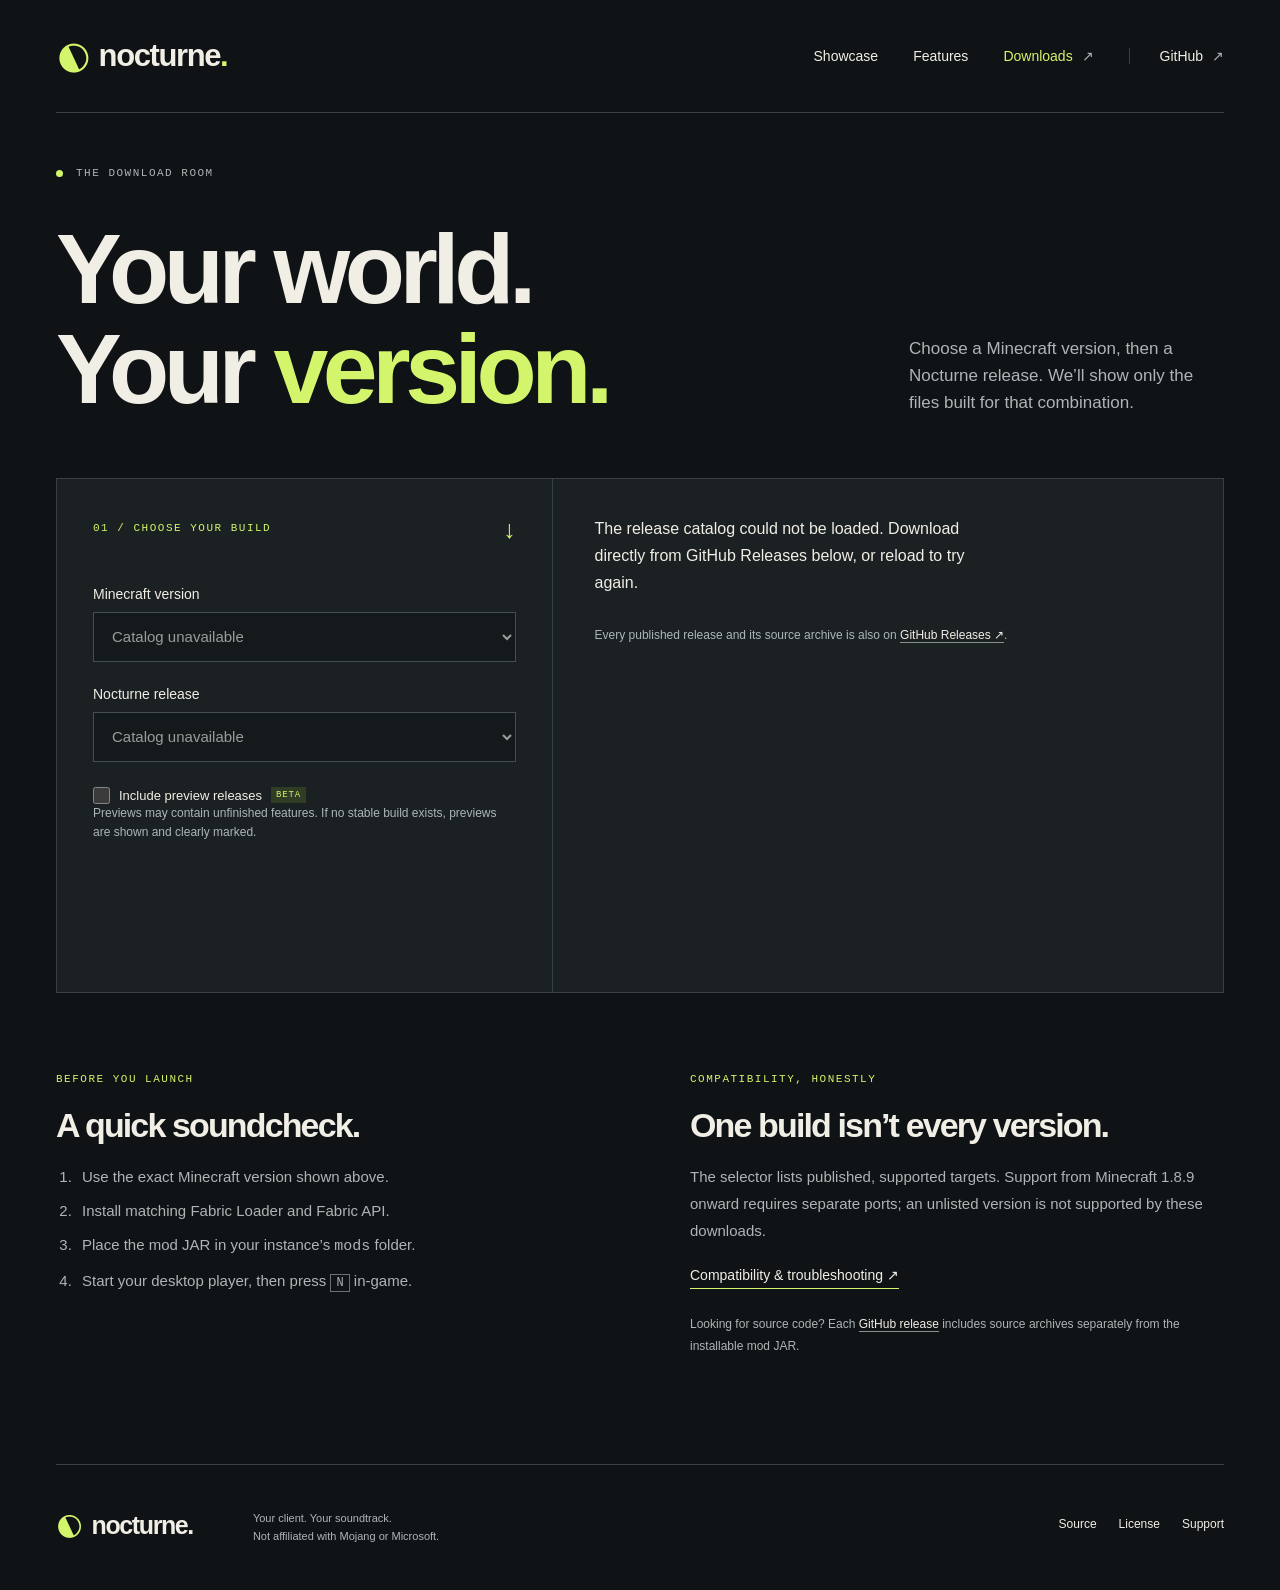
==== site/downloads.html @ 2da59787 "Add screenshot showcase and verified version downloads on GitHub Pages" ====
<!doctype html>
<html lang="en"><head><meta charset="utf-8"><meta name="viewport" content="width=device-width, initial-scale=1"><title>Download Nocturne — Choose your Minecraft version</title><meta name="description" content="Download Nocturne for your exact Minecraft version. Choose a release, check Fabric and Java requirements, and get the original release JAR."><meta name="theme-color" content="#101315"><link rel="icon" href="assets/icon.png"><link rel="stylesheet" href="style.css"><script src="downloads.js" defer></script></head>
<body><a class="skip" href="#main">Skip to content</a><header class="header wrap"><a class="brand" href="./" aria-label="Nocturne home"><span class="brand-mark" aria-hidden="true">◐</span> nocturne<span class="brand-dot">.</span></a><nav aria-label="Main navigation"><a href="./#showcase">Showcase</a><a href="./#features">Features</a><a href="downloads.html" aria-current="page">Downloads <span aria-hidden="true">↗</span></a><a class="source-link" href="https://github.com/Truwty/nocturne">GitHub <span aria-hidden="true">↗</span></a></nav></header>
<main id="main" class="wrap download-main"><p class="eyebrow"><span class="status-dot"></span> THE DOWNLOAD ROOM</p><div class="download-heading"><h1>Your world.<br>Your <em>version.</em></h1><p>Choose a Minecraft version, then a Nocturne release. We’ll show only the files built for that combination.</p></div>
<section class="download-workspace" aria-label="Release selector"><div class="download-filters"><div class="filter-heading"><span class="tiny-label">01 / CHOOSE YOUR BUILD</span><span class="file-icon" aria-hidden="true">↓</span></div><label for="minecraft">Minecraft version</label><select id="minecraft" disabled><option>Loading versions…</option></select><label for="release">Nocturne release</label><select id="release" disabled><option>Loading releases…</option></select><label class="checkbox-label"><input type="checkbox" id="previews"> Include preview releases <span class="mini-badge">BETA</span></label><p class="filter-note">Previews may contain unfinished features. If no stable build exists, previews are shown and clearly marked.</p><p class="catalog-note" id="catalog-time"></p></div>
<div class="download-result" aria-live="polite" aria-atomic="true"><p id="download-status" role="status">Loading the release catalog…</p><div id="download-detail" hidden><div class="result-topline"><span class="tiny-label">02 / READY TO PLAY</span><span id="release-channel" class="release-badge"></span></div><h2 id="selected-version"></h2><p id="release-date" class="muted"></p><dl class="requirements"><div><dt>Minecraft</dt><dd id="selected-minecraft"></dd></div><div><dt>Loader</dt><dd id="selected-loader"></dd></div><div><dt>Java</dt><dd id="selected-java"></dd></div><div><dt>Environment</dt><dd>Client only</dd></div></dl><a class="button download-button" id="download-file">Download mod JAR <span aria-hidden="true">↓</span></a><p id="asset-name" class="asset-name"></p><a id="release-notes" class="text-link">Read release notes <span aria-hidden="true">↗</span></a><details class="checksum"><summary>Verify this download</summary><p>SHA-256 checksum</p><code id="asset-checksum"></code><p>Compare this value with the SHA-256 hash of your downloaded file.</p></details></div><p class="fallback-link">Every published release and its source archive is also on <a href="https://github.com/Truwty/nocturne/releases">GitHub Releases ↗</a>.</p></div></section>
<noscript><div class="notice"><h2>Download directly from GitHub</h2><p>The version selector needs JavaScript. <a href="https://github.com/Truwty/nocturne/releases">Browse all releases</a> and check each asset’s Minecraft version before downloading.</p></div></noscript>
<section class="download-notes"><article><span class="tiny-label">BEFORE YOU LAUNCH</span><h2>A quick soundcheck.</h2><ol><li>Use the exact Minecraft version shown above.</li><li>Install matching Fabric Loader and Fabric API.</li><li>Place the mod JAR in your instance’s <code>mods</code> folder.</li><li>Start your desktop player, then press <kbd>N</kbd> in-game.</li></ol></article><article><span class="tiny-label">COMPATIBILITY, HONESTLY</span><h2>One build isn’t every version.</h2><p>The selector lists published, supported targets. Support from Minecraft 1.8.9 onward requires separate ports; an unlisted version is not supported by these downloads.</p><a class="text-link" href="https://github.com/Truwty/nocturne/blob/main/SUPPORT.md">Compatibility & troubleshooting ↗</a><p class="source-note">Looking for source code? Each <a href="https://github.com/Truwty/nocturne/releases">GitHub release</a> includes source archives separately from the installable mod JAR.</p></article></section>
</main><footer class="footer wrap"><a class="brand" href="./"><span class="brand-mark" aria-hidden="true">◐</span> nocturne.</a><p>Your client. Your soundtrack.<br>Not affiliated with Mojang or Microsoft.</p><nav aria-label="Footer"><a href="https://github.com/Truwty/nocturne">Source</a><a href="https://github.com/Truwty/nocturne/blob/main/LICENSE">License</a><a href="https://github.com/Truwty/nocturne/blob/main/SUPPORT.md">Support</a></nav></footer></body></html>
---- site/style.css ----
@font-face{font-family:Hanken;src:url('assets/smooth.ttf') format('truetype');font-weight:400 500;font-display:swap}@font-face{font-family:Hanken;src:url('assets/smooth_bold.ttf') format('truetype');font-weight:600 900;font-display:swap}
:root{--ink:#101315;--surface:#1b2023;--cream:#f0eee5;--muted:#adb5b6;--line:#394144;--lime:#d3f56b;--blue:#a7baff;font-family:Hanken,'Segoe UI',sans-serif;color:var(--cream);background:var(--ink);font-synthesis:none;color-scheme:dark;scroll-behavior:smooth}*{box-sizing:border-box}body{margin:0}a{color:inherit;text-decoration:none}button,input,select{font:inherit}a,button,select,input,summary{touch-action:manipulation}a:focus-visible,button:focus-visible,select:focus-visible,input:focus-visible,summary:focus-visible{outline:3px solid var(--lime);outline-offset:5px}a:hover{color:var(--lime)}img{display:block;max-width:100%;height:auto}figure{margin:0}p{font-size:18px;line-height:1.6}h1,h2,h3,p{margin-top:0}h1,h2,h3{font-weight:700;line-height:1.02;letter-spacing:-.055em}em{font-style:normal;color:var(--lime)}.wrap{max-width:1440px;width:calc(100% - 112px);margin-inline:auto}.header{min-height:113px;display:flex;align-items:center;justify-content:space-between;border-bottom:1px solid var(--line);gap:28px}.brand{font-size:31px;font-weight:700;letter-spacing:-1.4px;display:inline-flex;align-items:center;gap:11px;white-space:nowrap}.brand-mark{color:var(--lime);font-size:38px;font-weight:400;line-height:1;transform:rotate(-25deg)}.brand-dot{color:var(--lime);margin-left:-11px}.header nav{display:flex;align-items:center;gap:35px;font-size:14px}.header nav span{margin-left:5px;color:var(--muted)}.header nav [aria-current]{color:var(--lime)}.source-link{padding-left:30px;border-left:1px solid var(--line)}.eyebrow,.tiny-label,.image-topline,.spec-strip,figcaption,.mini-badge,.release-badge{font-family:Consolas,'Courier New',monospace;font-size:11px;font-weight:400;line-height:1.6;letter-spacing:1.5px}.eyebrow{color:var(--muted);display:flex;align-items:center;gap:10px}.status-dot{display:inline-block;flex:none;width:7px;height:7px;border-radius:50%;background:var(--lime);margin-right:3px}.index-number{margin-left:auto;font-size:10px}.hero{padding-top:42px}.hero-heading{display:flex;align-items:flex-end;justify-content:space-between;gap:32px;margin:34px 0 54px}.hero h1{font-size:clamp(76px,8.8vw,136px);margin:0;letter-spacing:-.065em;line-height:.96}.hero-aside{min-width:235px;padding-bottom:3px}.tiny-label{color:var(--lime)}.hero-aside p{font-size:17px;line-height:1.55;color:var(--muted);margin:16px 0 24px}.button{display:inline-flex;align-items:center;justify-content:space-between;gap:42px;min-height:53px;padding:15px 23px;background:var(--lime);color:var(--ink);font-size:15px;font-weight:700;border:1px solid var(--lime);transition:background .18s,transform .18s}.button:hover{color:var(--ink);background:#e1ff91;transform:translateY(-2px)}.button:active{transform:translateY(0)}.button span{font-size:21px;line-height:1}.quiet-link{display:block;font-size:13px;margin-top:20px;color:var(--muted)}.quiet-link span{margin-left:20px}.hero-visual{scroll-margin-top:25px}.image-topline{display:flex;align-items:center;justify-content:space-between;padding:12px 18px;border:1px solid var(--line);border-bottom:0;color:var(--muted);background:var(--surface);font-size:10px}.image-topline .status-dot{height:5px;width:5px}.hero-visual img{width:100%;max-height:650px;object-fit:cover;object-position:50% 38%;border:1px solid var(--line);image-rendering:auto}.hero-visual figcaption{display:flex;justify-content:space-between;align-items:center;gap:18px;letter-spacing:0;padding:16px 0;color:var(--muted)}.hero-visual figcaption span:first-child{font-family:Hanken,sans-serif;font-size:17px;color:var(--cream)}.spec-strip{border-block:1px solid var(--line);display:flex;justify-content:space-between;gap:20px;padding:24px 0;color:var(--muted);font-size:10px}.intro{padding-block:115px 85px;display:grid;grid-template-columns:1.1fr .7fr;gap:20px 100px}.intro .eyebrow{grid-column:1/-1}.intro h2{font-size:clamp(48px,5.5vw,76px);margin-bottom:0}.intro-copy{color:var(--muted);align-self:end;max-width:400px;margin:0}.story{display:grid;grid-template-columns:.65fr 1.35fr;gap:95px;align-items:center;margin-bottom:120px}.story-copy h3{font-size:clamp(38px,4.5vw,60px);margin:23px 0}.story-copy p{font-size:16px;color:var(--muted)}.story-image img{width:100%;border:1px solid var(--line)}figcaption{letter-spacing:.2px;font-size:10px;color:var(--muted);margin-top:14px}.inline-tags{display:flex;flex-wrap:wrap;gap:8px;list-style:none;padding:0;margin:24px 0 0}.inline-tags li{font-size:11px;border:1px solid var(--line);padding:6px 10px;color:var(--muted)}.custom-section{background:#191f22;padding:85px 0 90px;border-block:1px solid var(--line)}.section-heading{display:grid;grid-template-columns:1.2fr .6fr;column-gap:120px;align-items:end}.section-heading .eyebrow{grid-column:1/-1}.section-heading h2{font-size:clamp(48px,5.8vw,80px);margin-bottom:0}.section-heading>p:last-child{color:var(--muted);font-size:16px;margin-bottom:3px}.screenshot-pair{display:grid;grid-template-columns:1.15fr .85fr;gap:32px;margin-top:55px;align-items:start}.screenshot-pair img{border:1px solid #4a5357}.screenshot-pair .offset-image{margin-top:105px}.screenshot-pair figcaption{display:flex;flex-direction:column;gap:5px;letter-spacing:.4px}.screenshot-pair figcaption span:first-child{color:var(--cream);font-size:10px}.detail-row{margin-top:65px;padding-top:35px;border-top:1px solid var(--line);display:grid;grid-template-columns:1fr 1fr;gap:80px}.detail-row h3{font-size:26px;letter-spacing:-.035em;margin:18px 0 12px}.detail-row p{font-size:15px;color:var(--muted);max-width:440px;margin-bottom:0}.playback-story{padding-top:120px;grid-template-columns:1.2fr .8fr;gap:80px}.playback-story h3{font-size:clamp(36px,4vw,56px)}.text-link{display:inline-block;font-size:14px;border-bottom:1px solid var(--lime);padding-bottom:5px;margin-top:8px}.muted{color:var(--muted)}.story-copy p.muted{font-size:14px}.compat{display:grid;grid-template-columns:.8fr 1.2fr;gap:70px;align-items:center;background:#d3f56b;color:#151b12;width:100%;max-width:none;padding:65px max(56px,calc((100vw - 1328px)/2))}.compat .tiny-label{color:#35441e}.compat h2{font-size:clamp(42px,4.7vw,66px);margin:24px 0}.compat p{font-size:15px;max-width:430px}.button-light{background:#152015;border-color:#152015;color:var(--lime);margin-top:8px}.button-light:hover{background:#253a20;color:var(--cream)}.compat figure{min-width:0}.compat img{border:1px solid #7b9046;width:100%}.compat figcaption{color:#35441e;line-height:1.7}.install{display:grid;grid-template-columns:1fr 1fr;gap:100px;padding-block:115px}.install h2{font-size:clamp(46px,5vw,68px);margin-top:25px}.install ol{list-style:none;padding:0;margin:0}.install li{display:flex;gap:27px;border-top:1px solid var(--line);padding:26px 0}.install li>span{font:12px Consolas,monospace;color:var(--lime);padding-top:5px}.install h3{font-size:23px;letter-spacing:-.025em;margin-bottom:9px}.install li p{font-size:15px;color:var(--muted);margin-bottom:0}.closing{border-block:1px solid var(--line);padding-block:40px 46px}.closing>a{display:flex;justify-content:space-between;align-items:center;font-size:clamp(58px,9.3vw,130px);font-weight:700;letter-spacing:-.065em;line-height:1.2;margin-top:10px}.closing>a span{color:var(--lime);font-weight:400}.footer{padding-block:45px;display:flex;align-items:flex-start;gap:60px}.footer .brand{font-size:25px}.footer .brand-mark{font-size:30px}.footer p{font-size:11px;color:var(--muted);margin:0}.footer nav{display:flex;flex-wrap:wrap;gap:22px;font-size:12px;margin-left:auto;padding-top:7px}.skip{position:fixed;left:20px;top:-100px;z-index:10;padding:15px;background:var(--lime);color:var(--ink)}.skip:focus{top:15px}
.download-main{padding-top:52px}.download-heading{display:flex;align-items:flex-end;justify-content:space-between;gap:65px;margin:36px 0 58px}.download-heading h1{font-size:clamp(68px,7.7vw,110px);margin:0}.download-heading>p{max-width:315px;color:var(--muted);font-size:17px;margin-bottom:3px}.download-workspace{display:grid;grid-template-columns:.85fr 1.15fr;border:1px solid var(--line);background:var(--surface);min-height:515px}.download-filters{padding:36px;border-right:1px solid var(--line)}.filter-heading{display:flex;justify-content:space-between;align-items:center;margin-bottom:42px}.file-icon{font-size:25px;color:var(--lime)}.download-filters>label:not(.checkbox-label){display:block;font-size:14px;margin:24px 0 10px}.download-filters select{width:100%;border:1px solid #626d72;background:#111719;color:var(--cream);padding:14px 36px 14px 14px;border-radius:0;font-size:15px;min-height:50px;cursor:pointer}.download-filters select:disabled{opacity:.6;cursor:wait}.checkbox-label{display:flex;align-items:center;gap:9px;font-size:13px;margin-top:25px;cursor:pointer}.checkbox-label input{accent-color:var(--lime);width:17px;height:17px;margin:0}.mini-badge{font-size:9px;letter-spacing:.8px;padding:1px 5px;background:#303c24;color:var(--lime)}.filter-note,.catalog-note{font-size:12px;color:var(--muted);line-height:1.6}.catalog-note{margin-top:26px;font-family:Consolas,monospace;font-size:10px}.download-result{padding:36px 42px;min-width:0}.result-topline{display:flex;justify-content:space-between;align-items:center;gap:12px}.release-badge{font-size:10px;letter-spacing:1px;background:#303c24;color:var(--lime);padding:5px 8px}.download-result h2{font-size:54px;margin:36px 0 10px;overflow-wrap:anywhere}.download-result .muted{font-size:12px}.requirements{display:grid;grid-template-columns:1fr 1fr;gap:22px 25px;margin:30px 0}.requirements div{border-top:1px solid var(--line);padding-top:10px;min-width:0}.requirements dt{font-size:11px;color:var(--muted);margin-bottom:7px}.requirements dd{font-size:16px;margin:0;overflow-wrap:anywhere}.download-button{width:100%}.asset-name{font:11px/1.6 Consolas,monospace;color:var(--muted);overflow-wrap:anywhere;margin:10px 0 14px}.download-result .text-link{font-size:13px}.checksum{border-top:1px solid var(--line);margin-top:26px;padding-top:18px;font-size:12px;color:var(--muted)}summary{cursor:pointer}.checksum p{font-size:11px}.checksum code{display:block;overflow-wrap:anywhere;color:var(--cream);font-size:11px;line-height:1.7}.fallback-link{font-size:12px;color:var(--muted);line-height:1.6;margin:30px 0 0}.fallback-link a,.notice a,.source-note a{border-bottom:1px solid #88928a;color:var(--cream)}#download-status{font-size:16px;line-height:1.7;max-width:410px}.download-notes{display:grid;grid-template-columns:1fr 1fr;gap:100px;padding-block:75px 95px}.download-notes h2{font-size:34px;margin:20px 0}.download-notes p,.download-notes ol{font-size:15px;color:var(--muted);line-height:1.8}.download-notes ol{padding-left:20px}.download-notes li{padding-left:6px;margin-bottom:7px}.download-notes .source-note{font-size:12px;margin-top:25px}.notice{padding:25px;border:1px solid var(--line);margin-top:25px}.notice h2{font-size:24px}.notice p{font-size:15px}.download-main+.footer{border-top:1px solid var(--line)}[hidden]{display:none!important}kbd{border:1px solid #687277;padding:1px 5px;font-size:12px}
@media(min-width:900px) and (prefers-reduced-motion:no-preference){.hero-heading{animation:enter .65s ease-out both}.hero-visual{animation:enter .85s .12s ease-out both}@keyframes enter{from{transform:translateY(18px)}to{transform:translateY(0)}}}
@media(max-width:1050px){.wrap{width:calc(100% - 64px)}.hero h1{font-size:9vw}.hero-aside{min-width:205px}.hero-aside p{font-size:15px}.hero-aside .button{gap:24px}.story,.playback-story{gap:40px}.intro{column-gap:55px}.section-heading{column-gap:60px}.compat{padding-inline:32px;gap:40px}.install{gap:60px}.footer{gap:30px}.download-filters{padding:28px}.download-result{padding:28px}.download-result h2{font-size:42px}.download-notes{gap:60px}}
@media(max-width:700px){.wrap{width:calc(100% - 40px)}.header{min-height:90px;align-items:center;gap:20px}.brand{font-size:25px}.brand-mark{font-size:31px}.header nav{gap:19px;font-size:12px}.header nav a:first-child,.source-link{display:none}.hero{padding-top:28px}.eyebrow{font-size:9px;letter-spacing:1.1px}.index-number{display:none}.hero-heading{display:block;margin:32px 0}.hero h1{font-size:clamp(58px,11.2vw,80px)}.hero-aside{display:grid;grid-template-columns:1fr 1fr;gap:10px 18px;margin-top:30px;align-items:center}.hero-aside>.tiny-label{display:none}.hero-aside p{font-size:14px;margin:0;grid-row:1/3;line-height:1.5}.hero-aside .button{padding:12px 15px;min-height:46px;font-size:13px;gap:12px}.quiet-link{font-size:11px;margin:2px 0}.quiet-link span{margin-left:9px}.image-topline{padding:9px;font-size:8px;letter-spacing:.7px}.hero-visual img{min-height:245px;object-fit:cover;object-position:42% 45%}.hero-visual figcaption{align-items:flex-start;flex-direction:column;gap:4px;padding:10px 0}.hero-visual figcaption span:first-child{font-size:14px}.hero-visual figcaption span:last-child{font-size:9px}.spec-strip{display:grid;grid-template-columns:1fr 1fr;gap:14px 12px;padding-block:20px;font-size:8px;letter-spacing:.8px}.intro{display:block;padding:70px 0 35px}.intro h2{font-size:48px;margin:24px 0}.intro-copy{font-size:16px;max-width:100%}.story,.playback-story{display:flex;flex-direction:column;align-items:stretch;gap:28px;margin-bottom:65px}.story-copy h3{font-size:41px;margin:17px 0}.story-copy h3 br{display:none}.story-copy p{font-size:15px}.inline-tags{margin-top:16px}.story-image figcaption{font-size:9px}.custom-section{padding:55px 0}.section-heading{display:block}.section-heading h2{font-size:48px;margin:22px 0}.section-heading>p:last-child{font-size:15px}.screenshot-pair{grid-template-columns:1fr;gap:28px;margin-top:30px}.screenshot-pair .offset-image{margin-top:0}.detail-row{gap:27px;grid-template-columns:1fr;margin-top:40px;padding-top:27px}.detail-row h3{margin:12px 0}.detail-row p{font-size:14px}.playback-story{padding-top:65px}.playback-story .story-image{order:2}.compat{display:flex;flex-direction:column;padding:45px 20px;gap:28px;width:100%}.compat h2{font-size:46px}.compat p{font-size:15px}.install{display:block;padding-block:65px 40px}.install h2{font-size:46px;margin-bottom:32px}.install li{gap:22px;padding-block:22px}.install li p{font-size:14px}.closing{padding-block:28px}.closing>a{font-size:61px}.closing .tiny-label{font-size:10px}.footer{display:grid;grid-template-columns:1fr;gap:20px;padding-block:30px}.footer nav{margin-left:0;padding-top:0;gap:25px}.footer p{font-size:11px}.download-main{padding-top:30px}.download-heading{display:block;margin:28px 0 34px}.download-heading h1{font-size:58px}.download-heading>p{font-size:15px;margin:24px 0 0;max-width:100%}.download-workspace{grid-template-columns:1fr}.download-filters{padding:24px;border-right:0;border-bottom:1px solid var(--line)}.filter-heading{margin-bottom:26px}.download-result{padding:27px 24px}.download-result h2{font-size:40px;margin-top:27px}.requirements{gap:22px}.result-topline{gap:7px}.result-topline .tiny-label{font-size:9px;letter-spacing:1px}.download-notes{display:block;padding-block:50px}.download-notes article+article{margin-top:40px}.download-notes h2{font-size:30px}.download-notes p,.download-notes ol{font-size:14px}}
@media(prefers-reduced-motion:reduce){:root{scroll-behavior:auto}*,*::before,*::after{animation:none!important;transition:none!important}}
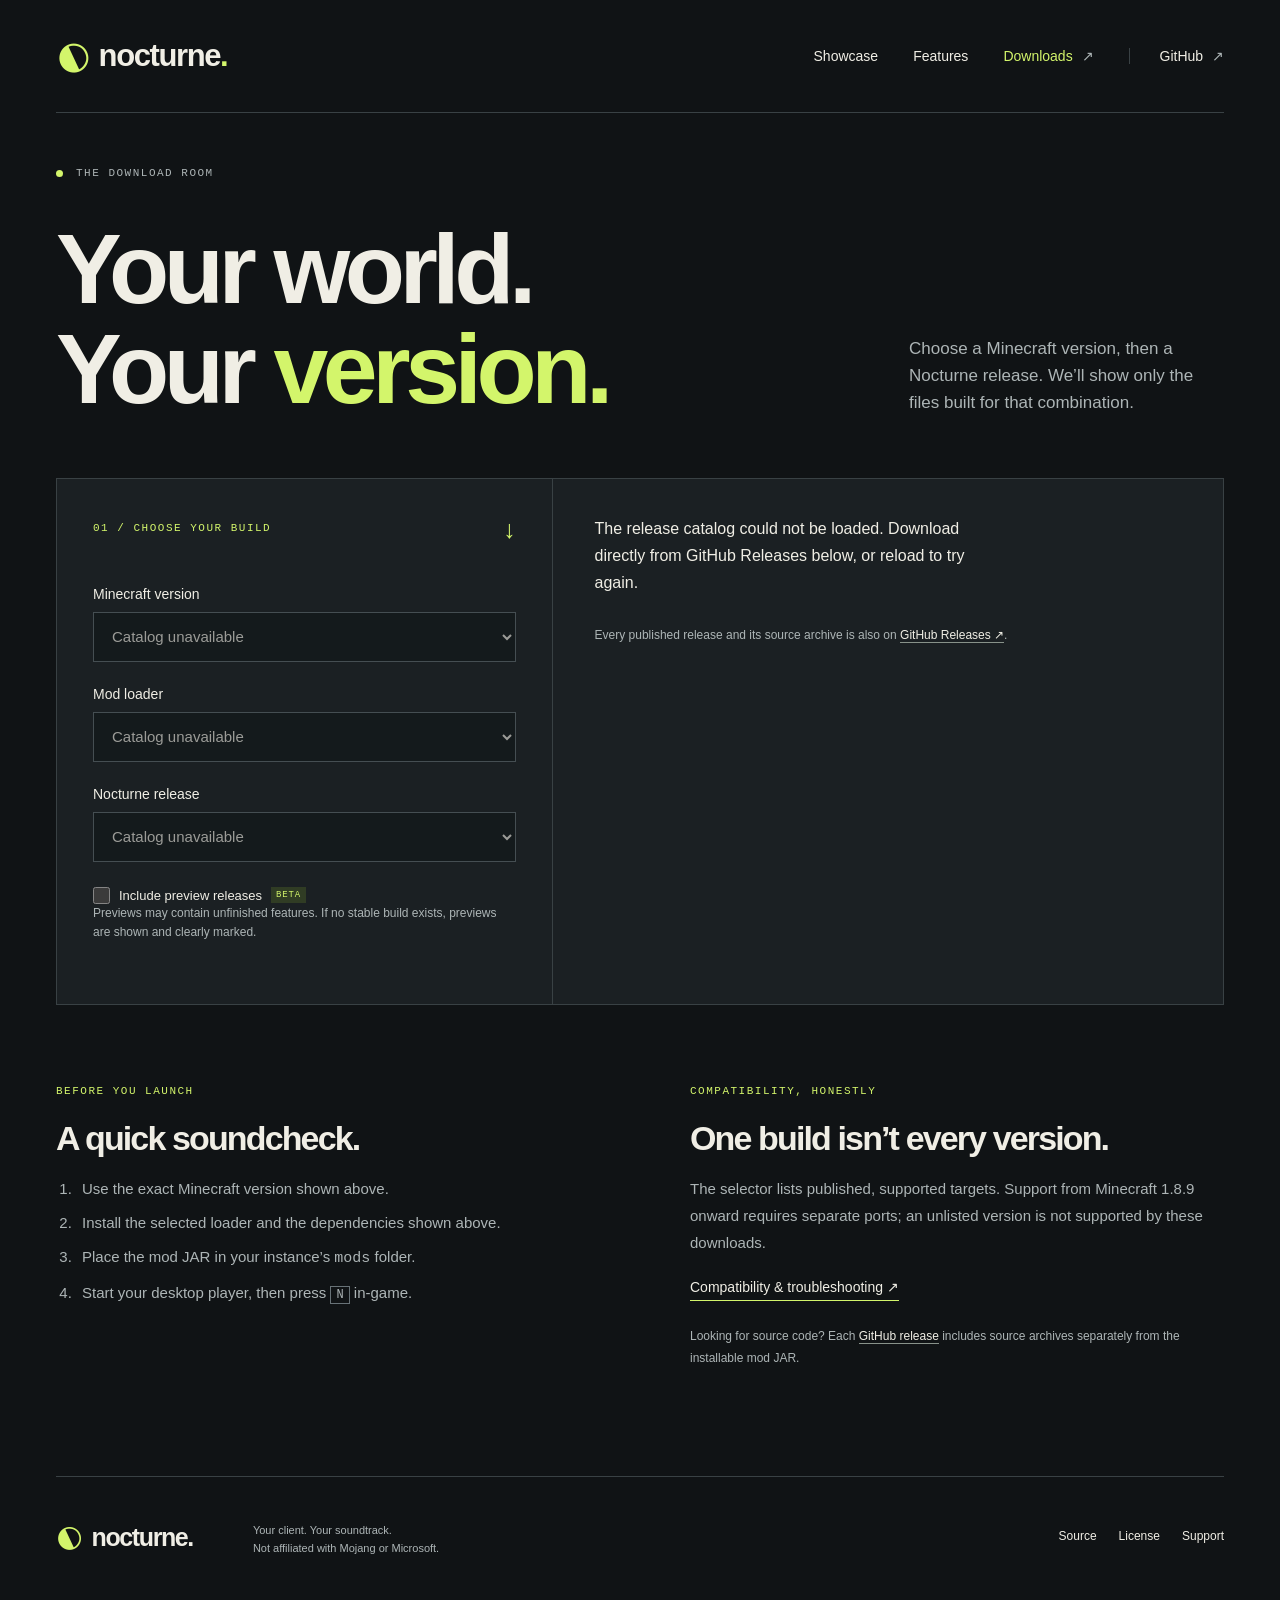
==== commit 34d42bc4: "Add Fabric and NeoForge 1.21.11 adapters with loader-specific downloads" ====
--- a/site/downloads.html
+++ b/site/downloads.html
@@ -1,9 +1,9 @@
 <!doctype html>
-<html lang="en"><head><meta charset="utf-8"><meta name="viewport" content="width=device-width, initial-scale=1"><title>Download Nocturne — Choose your Minecraft version</title><meta name="description" content="Download Nocturne for your exact Minecraft version. Choose a release, check Fabric and Java requirements, and get the original release JAR."><meta name="theme-color" content="#101315"><link rel="icon" href="assets/icon.png"><link rel="stylesheet" href="style.css"><script src="downloads.js" defer></script></head>
+<html lang="en"><head><meta charset="utf-8"><meta name="viewport" content="width=device-width, initial-scale=1"><title>Download Nocturne — Choose your Minecraft version</title><meta name="description" content="Download Nocturne for your exact Minecraft version. Choose a release, check loader and Java requirements, and get the original release JAR."><meta name="theme-color" content="#101315"><link rel="icon" href="assets/icon.png"><link rel="stylesheet" href="style.css"><script type="module" src="downloads.js"></script></head>
 <body><a class="skip" href="#main">Skip to content</a><header class="header wrap"><a class="brand" href="./" aria-label="Nocturne home"><span class="brand-mark" aria-hidden="true">◐</span> nocturne<span class="brand-dot">.</span></a><nav aria-label="Main navigation"><a href="./#showcase">Showcase</a><a href="./#features">Features</a><a href="downloads.html" aria-current="page">Downloads <span aria-hidden="true">↗</span></a><a class="source-link" href="https://github.com/Truwty/nocturne">GitHub <span aria-hidden="true">↗</span></a></nav></header>
 <main id="main" class="wrap download-main"><p class="eyebrow"><span class="status-dot"></span> THE DOWNLOAD ROOM</p><div class="download-heading"><h1>Your world.<br>Your <em>version.</em></h1><p>Choose a Minecraft version, then a Nocturne release. We’ll show only the files built for that combination.</p></div>
-<section class="download-workspace" aria-label="Release selector"><div class="download-filters"><div class="filter-heading"><span class="tiny-label">01 / CHOOSE YOUR BUILD</span><span class="file-icon" aria-hidden="true">↓</span></div><label for="minecraft">Minecraft version</label><select id="minecraft" disabled><option>Loading versions…</option></select><label for="release">Nocturne release</label><select id="release" disabled><option>Loading releases…</option></select><label class="checkbox-label"><input type="checkbox" id="previews"> Include preview releases <span class="mini-badge">BETA</span></label><p class="filter-note">Previews may contain unfinished features. If no stable build exists, previews are shown and clearly marked.</p><p class="catalog-note" id="catalog-time"></p></div>
-<div class="download-result" aria-live="polite" aria-atomic="true"><p id="download-status" role="status">Loading the release catalog…</p><div id="download-detail" hidden><div class="result-topline"><span class="tiny-label">02 / READY TO PLAY</span><span id="release-channel" class="release-badge"></span></div><h2 id="selected-version"></h2><p id="release-date" class="muted"></p><dl class="requirements"><div><dt>Minecraft</dt><dd id="selected-minecraft"></dd></div><div><dt>Loader</dt><dd id="selected-loader"></dd></div><div><dt>Java</dt><dd id="selected-java"></dd></div><div><dt>Environment</dt><dd>Client only</dd></div></dl><a class="button download-button" id="download-file">Download mod JAR <span aria-hidden="true">↓</span></a><p id="asset-name" class="asset-name"></p><a id="release-notes" class="text-link">Read release notes <span aria-hidden="true">↗</span></a><details class="checksum"><summary>Verify this download</summary><p>SHA-256 checksum</p><code id="asset-checksum"></code><p>Compare this value with the SHA-256 hash of your downloaded file.</p></details></div><p class="fallback-link">Every published release and its source archive is also on <a href="https://github.com/Truwty/nocturne/releases">GitHub Releases ↗</a>.</p></div></section>
+<section class="download-workspace" aria-label="Release selector"><div class="download-filters"><div class="filter-heading"><span class="tiny-label">01 / CHOOSE YOUR BUILD</span><span class="file-icon" aria-hidden="true">↓</span></div><label for="minecraft">Minecraft version</label><select id="minecraft" disabled><option>Loading versions…</option></select><label for="loader">Mod loader</label><select id="loader" disabled><option>Loading loaders…</option></select><label for="release">Nocturne release</label><select id="release" disabled><option>Loading releases…</option></select><label class="checkbox-label"><input type="checkbox" id="previews"> Include preview releases <span class="mini-badge">BETA</span></label><p class="filter-note">Previews may contain unfinished features. If no stable build exists, previews are shown and clearly marked.</p><p class="catalog-note" id="catalog-time"></p></div>
+<div class="download-result" aria-live="polite" aria-atomic="true"><p id="download-status" role="status">Loading the release catalog…</p><div id="download-detail" hidden><div class="result-topline"><span class="tiny-label">02 / READY TO PLAY</span><span id="release-channel" class="release-badge"></span></div><h2 id="selected-version"></h2><p id="release-date" class="muted"></p><dl class="requirements"><div><dt>Minecraft</dt><dd id="selected-minecraft"></dd></div><div><dt>Loader</dt><dd id="selected-loader"></dd></div><div><dt>Java</dt><dd id="selected-java"></dd></div><div><dt>Environment</dt><dd>Client only</dd></div></dl><p id="dependency-note" class="muted"></p><a class="button download-button" id="download-file">Download mod JAR <span aria-hidden="true">↓</span></a><p id="asset-name" class="asset-name"></p><a id="release-notes" class="text-link">Read release notes <span aria-hidden="true">↗</span></a><details class="checksum"><summary>Verify this download</summary><p>SHA-256 checksum</p><code id="asset-checksum"></code><p>Compare this value with the SHA-256 hash of your downloaded file.</p></details></div><p class="fallback-link">Every published release and its source archive is also on <a href="https://github.com/Truwty/nocturne/releases">GitHub Releases ↗</a>.</p></div></section>
 <noscript><div class="notice"><h2>Download directly from GitHub</h2><p>The version selector needs JavaScript. <a href="https://github.com/Truwty/nocturne/releases">Browse all releases</a> and check each asset’s Minecraft version before downloading.</p></div></noscript>
-<section class="download-notes"><article><span class="tiny-label">BEFORE YOU LAUNCH</span><h2>A quick soundcheck.</h2><ol><li>Use the exact Minecraft version shown above.</li><li>Install matching Fabric Loader and Fabric API.</li><li>Place the mod JAR in your instance’s <code>mods</code> folder.</li><li>Start your desktop player, then press <kbd>N</kbd> in-game.</li></ol></article><article><span class="tiny-label">COMPATIBILITY, HONESTLY</span><h2>One build isn’t every version.</h2><p>The selector lists published, supported targets. Support from Minecraft 1.8.9 onward requires separate ports; an unlisted version is not supported by these downloads.</p><a class="text-link" href="https://github.com/Truwty/nocturne/blob/main/SUPPORT.md">Compatibility & troubleshooting ↗</a><p class="source-note">Looking for source code? Each <a href="https://github.com/Truwty/nocturne/releases">GitHub release</a> includes source archives separately from the installable mod JAR.</p></article></section>
+<section class="download-notes"><article><span class="tiny-label">BEFORE YOU LAUNCH</span><h2>A quick soundcheck.</h2><ol><li>Use the exact Minecraft version shown above.</li><li>Install the selected loader and the dependencies shown above.</li><li>Place the mod JAR in your instance’s <code>mods</code> folder.</li><li>Start your desktop player, then press <kbd>N</kbd> in-game.</li></ol></article><article><span class="tiny-label">COMPATIBILITY, HONESTLY</span><h2>One build isn’t every version.</h2><p>The selector lists published, supported targets. Support from Minecraft 1.8.9 onward requires separate ports; an unlisted version is not supported by these downloads.</p><a class="text-link" href="https://github.com/Truwty/nocturne/blob/main/SUPPORT.md">Compatibility & troubleshooting ↗</a><p class="source-note">Looking for source code? Each <a href="https://github.com/Truwty/nocturne/releases">GitHub release</a> includes source archives separately from the installable mod JAR.</p></article></section>
 </main><footer class="footer wrap"><a class="brand" href="./"><span class="brand-mark" aria-hidden="true">◐</span> nocturne.</a><p>Your client. Your soundtrack.<br>Not affiliated with Mojang or Microsoft.</p><nav aria-label="Footer"><a href="https://github.com/Truwty/nocturne">Source</a><a href="https://github.com/Truwty/nocturne/blob/main/LICENSE">License</a><a href="https://github.com/Truwty/nocturne/blob/main/SUPPORT.md">Support</a></nav></footer></body></html>
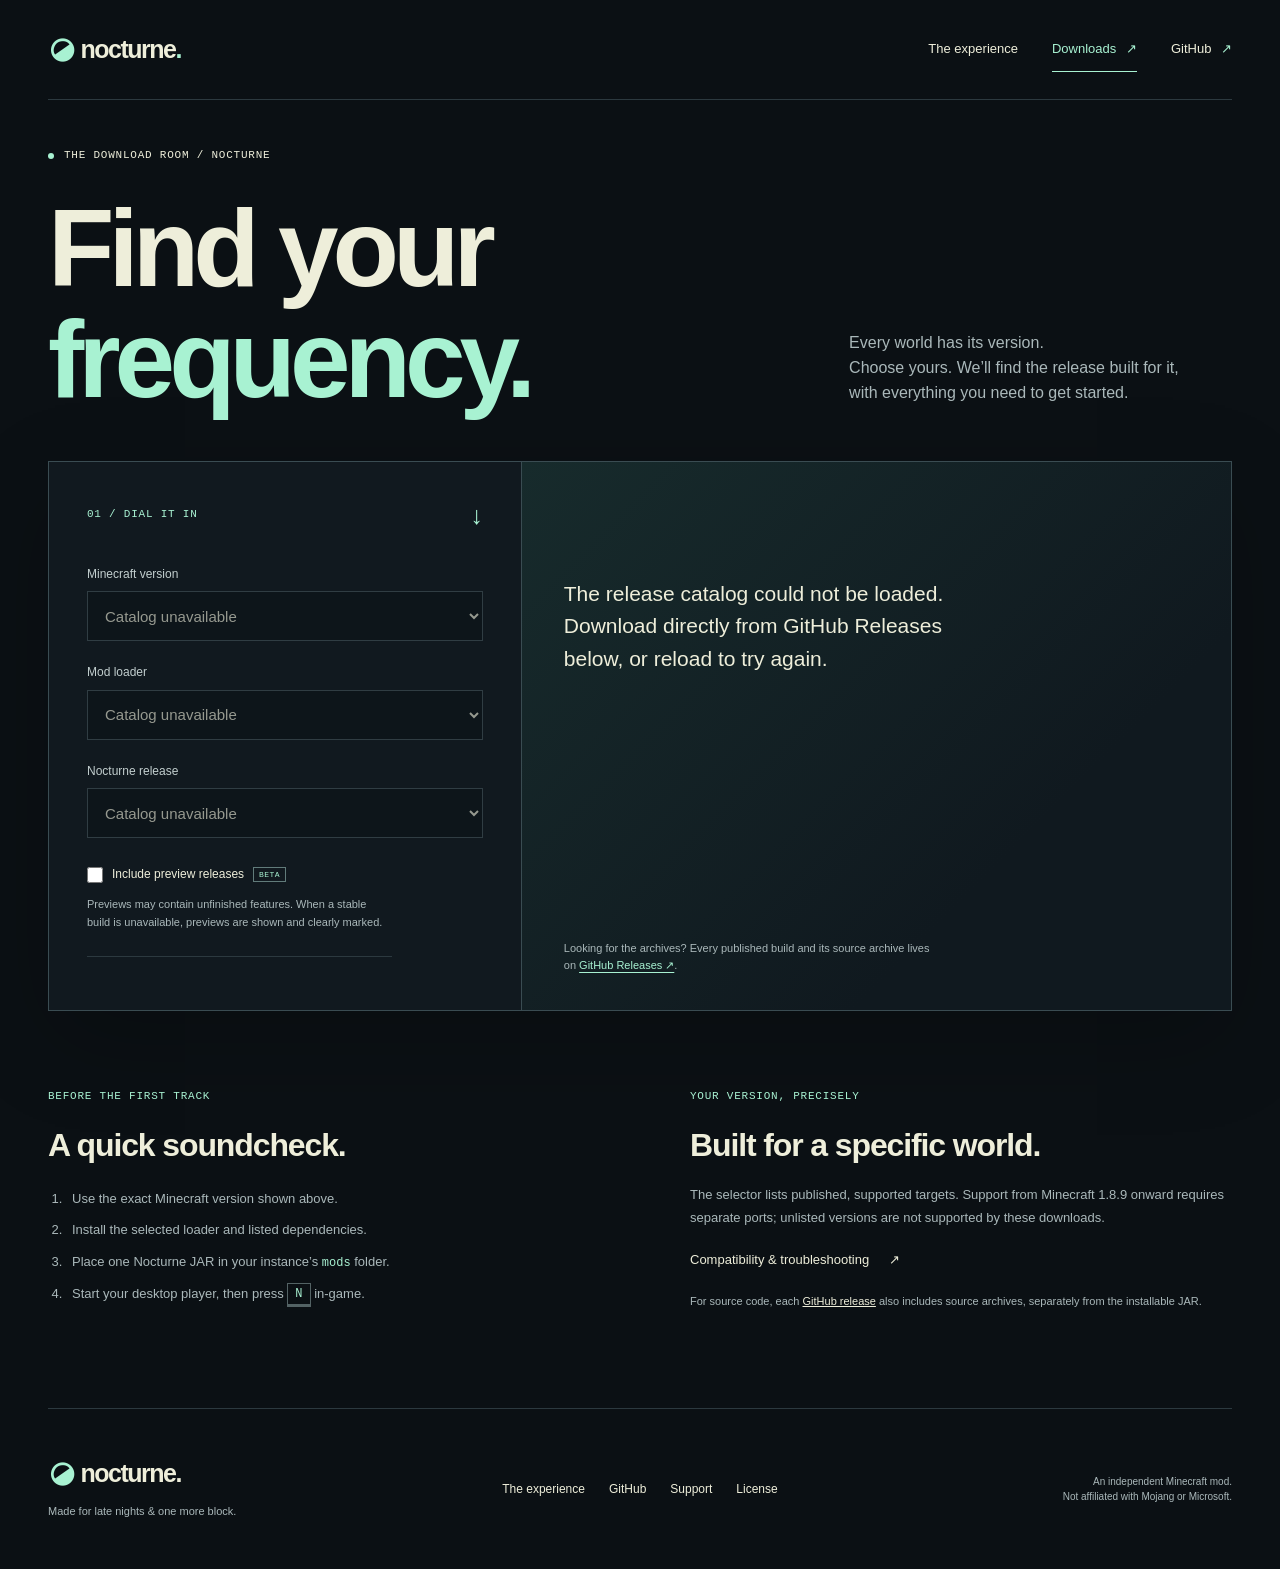
==== commit a3331944: "Redesign Nocturne website and repository presentation" ====
--- a/site/downloads.html
+++ b/site/downloads.html
@@ -1,9 +1,13 @@
 <!doctype html>
-<html lang="en"><head><meta charset="utf-8"><meta name="viewport" content="width=device-width, initial-scale=1"><title>Download Nocturne — Choose your Minecraft version</title><meta name="description" content="Download Nocturne for your exact Minecraft version. Choose a release, check loader and Java requirements, and get the original release JAR."><meta name="theme-color" content="#101315"><link rel="icon" href="assets/icon.png"><link rel="stylesheet" href="style.css"><script type="module" src="downloads.js"></script></head>
-<body><a class="skip" href="#main">Skip to content</a><header class="header wrap"><a class="brand" href="./" aria-label="Nocturne home"><span class="brand-mark" aria-hidden="true">◐</span> nocturne<span class="brand-dot">.</span></a><nav aria-label="Main navigation"><a href="./#showcase">Showcase</a><a href="./#features">Features</a><a href="downloads.html" aria-current="page">Downloads <span aria-hidden="true">↗</span></a><a class="source-link" href="https://github.com/Truwty/nocturne">GitHub <span aria-hidden="true">↗</span></a></nav></header>
-<main id="main" class="wrap download-main"><p class="eyebrow"><span class="status-dot"></span> THE DOWNLOAD ROOM</p><div class="download-heading"><h1>Your world.<br>Your <em>version.</em></h1><p>Choose a Minecraft version, then a Nocturne release. We’ll show only the files built for that combination.</p></div>
-<section class="download-workspace" aria-label="Release selector"><div class="download-filters"><div class="filter-heading"><span class="tiny-label">01 / CHOOSE YOUR BUILD</span><span class="file-icon" aria-hidden="true">↓</span></div><label for="minecraft">Minecraft version</label><select id="minecraft" disabled><option>Loading versions…</option></select><label for="loader">Mod loader</label><select id="loader" disabled><option>Loading loaders…</option></select><label for="release">Nocturne release</label><select id="release" disabled><option>Loading releases…</option></select><label class="checkbox-label"><input type="checkbox" id="previews"> Include preview releases <span class="mini-badge">BETA</span></label><p class="filter-note">Previews may contain unfinished features. If no stable build exists, previews are shown and clearly marked.</p><p class="catalog-note" id="catalog-time"></p></div>
-<div class="download-result" aria-live="polite" aria-atomic="true"><p id="download-status" role="status">Loading the release catalog…</p><div id="download-detail" hidden><div class="result-topline"><span class="tiny-label">02 / READY TO PLAY</span><span id="release-channel" class="release-badge"></span></div><h2 id="selected-version"></h2><p id="release-date" class="muted"></p><dl class="requirements"><div><dt>Minecraft</dt><dd id="selected-minecraft"></dd></div><div><dt>Loader</dt><dd id="selected-loader"></dd></div><div><dt>Java</dt><dd id="selected-java"></dd></div><div><dt>Environment</dt><dd>Client only</dd></div></dl><p id="dependency-note" class="muted"></p><a class="button download-button" id="download-file">Download mod JAR <span aria-hidden="true">↓</span></a><p id="asset-name" class="asset-name"></p><a id="release-notes" class="text-link">Read release notes <span aria-hidden="true">↗</span></a><details class="checksum"><summary>Verify this download</summary><p>SHA-256 checksum</p><code id="asset-checksum"></code><p>Compare this value with the SHA-256 hash of your downloaded file.</p></details></div><p class="fallback-link">Every published release and its source archive is also on <a href="https://github.com/Truwty/nocturne/releases">GitHub Releases ↗</a>.</p></div></section>
+<html lang="en">
+<head><meta charset="utf-8"><meta name="viewport" content="width=device-width, initial-scale=1"><title>Download Nocturne — The download room</title><meta name="description" content="Find the Nocturne build for your exact Minecraft version. Choose a release, check the loader and Java requirements, and download the original JAR."><meta name="theme-color" content="#0b1014"><link rel="canonical" href="https://truwty.github.io/nocturne/downloads.html"><meta property="og:title" content="Download Nocturne — Find your frequency."><meta property="og:description" content="Choose your Minecraft version. Find your build. Press play."><meta property="og:type" content="website"><meta property="og:url" content="https://truwty.github.io/nocturne/downloads.html"><meta property="og:image" content="https://truwty.github.io/nocturne/assets/world.png"><meta name="twitter:card" content="summary_large_image"><link rel="icon" href="assets/icon.png"><link rel="stylesheet" href="style.css?v=20261102"><script type="module" src="downloads.js"></script></head>
+<body class="download-page"><a class="skip" href="#main">Skip to content</a>
+<header class="header wrap"><a class="brand" href="./" aria-label="Nocturne home"><span class="brand-mark" aria-hidden="true">◒</span> nocturne<span class="brand-dot">.</span></a><nav aria-label="Main navigation"><a href="./#showcase">The experience</a><a href="downloads.html" aria-current="page">Downloads <span aria-hidden="true">↗</span></a><a href="https://github.com/Truwty/nocturne">GitHub <span aria-hidden="true">↗</span></a></nav></header>
+<main id="main" class="wrap download-main"><p class="eyebrow"><span class="status-dot"></span> THE DOWNLOAD ROOM / NOCTURNE</p><div class="download-heading"><h1>Find your<br><em>frequency.</em></h1><p>Every world has its version.<br>Choose yours. We’ll find the release built for it, with everything you need to get started.</p></div>
+<section class="download-workspace" aria-label="Release selector"><div class="download-filters"><div class="filter-heading"><span class="tiny-label">01 / DIAL IT IN</span><span class="file-icon" aria-hidden="true">↓</span></div><label for="minecraft">Minecraft version</label><select id="minecraft" disabled><option>Loading versions…</option></select><label for="loader">Mod loader</label><select id="loader" disabled><option>Loading loaders…</option></select><label for="release">Nocturne release</label><select id="release" disabled><option>Loading releases…</option></select><label class="checkbox-label"><input type="checkbox" id="previews"> Include preview releases <span class="mini-badge">BETA</span></label><p class="filter-note">Previews may contain unfinished features. When a stable build is unavailable, previews are shown and clearly marked.</p><p class="catalog-note" id="catalog-time"></p></div>
+<div class="download-result" aria-live="polite" aria-atomic="true"><p id="download-status" role="status">Tuning in to the release catalog…</p><div id="download-detail" hidden><div class="result-topline"><span class="tiny-label">02 / YOUR BUILD</span><span id="release-channel" class="release-badge"></span></div><h2 id="selected-version"></h2><p id="release-date" class="muted"></p><dl class="requirements"><div><dt>Minecraft</dt><dd id="selected-minecraft"></dd></div><div><dt>Loader</dt><dd id="selected-loader"></dd></div><div><dt>Java</dt><dd id="selected-java"></dd></div><div><dt>Environment</dt><dd>Client only</dd></div></dl><p id="dependency-note" class="muted"></p><a class="button download-button" id="download-file">Download mod JAR <span aria-hidden="true">↓</span></a><p id="asset-name" class="asset-name"></p><a id="release-notes" class="text-link">Read release notes <span aria-hidden="true">↗</span></a><details class="checksum"><summary>Verify this download</summary><p>SHA-256 checksum</p><code id="asset-checksum"></code><p>Compare this value with the SHA-256 hash of your downloaded file.</p></details></div><p class="fallback-link">Looking for the archives? Every published build and its source archive lives on <a href="https://github.com/Truwty/nocturne/releases">GitHub Releases ↗</a>.</p></div></section>
 <noscript><div class="notice"><h2>Download directly from GitHub</h2><p>The version selector needs JavaScript. <a href="https://github.com/Truwty/nocturne/releases">Browse all releases</a> and check each asset’s Minecraft version before downloading.</p></div></noscript>
-<section class="download-notes"><article><span class="tiny-label">BEFORE YOU LAUNCH</span><h2>A quick soundcheck.</h2><ol><li>Use the exact Minecraft version shown above.</li><li>Install the selected loader and the dependencies shown above.</li><li>Place the mod JAR in your instance’s <code>mods</code> folder.</li><li>Start your desktop player, then press <kbd>N</kbd> in-game.</li></ol></article><article><span class="tiny-label">COMPATIBILITY, HONESTLY</span><h2>One build isn’t every version.</h2><p>The selector lists published, supported targets. Support from Minecraft 1.8.9 onward requires separate ports; an unlisted version is not supported by these downloads.</p><a class="text-link" href="https://github.com/Truwty/nocturne/blob/main/SUPPORT.md">Compatibility & troubleshooting ↗</a><p class="source-note">Looking for source code? Each <a href="https://github.com/Truwty/nocturne/releases">GitHub release</a> includes source archives separately from the installable mod JAR.</p></article></section>
-</main><footer class="footer wrap"><a class="brand" href="./"><span class="brand-mark" aria-hidden="true">◐</span> nocturne.</a><p>Your client. Your soundtrack.<br>Not affiliated with Mojang or Microsoft.</p><nav aria-label="Footer"><a href="https://github.com/Truwty/nocturne">Source</a><a href="https://github.com/Truwty/nocturne/blob/main/LICENSE">License</a><a href="https://github.com/Truwty/nocturne/blob/main/SUPPORT.md">Support</a></nav></footer></body></html>
+<section class="download-notes"><article><span class="tiny-label">BEFORE THE FIRST TRACK</span><h2>A quick soundcheck.</h2><ol><li>Use the exact Minecraft version shown above.</li><li>Install the selected loader and listed dependencies.</li><li>Place one Nocturne JAR in your instance’s <code>mods</code> folder.</li><li>Start your desktop player, then press <kbd>N</kbd> in-game.</li></ol></article><article><span class="tiny-label">YOUR VERSION, PRECISELY</span><h2>Built for a specific world.</h2><p>The selector lists published, supported targets. Support from Minecraft 1.8.9 onward requires separate ports; unlisted versions are not supported by these downloads.</p><a class="text-link" href="https://github.com/Truwty/nocturne/blob/main/SUPPORT.md">Compatibility &amp; troubleshooting <span aria-hidden="true">↗</span></a><p class="source-note">For source code, each <a href="https://github.com/Truwty/nocturne/releases">GitHub release</a> also includes source archives, separately from the installable JAR.</p></article></section>
+</main>
+<footer class="footer wrap"><div><a class="brand" href="./"><span class="brand-mark" aria-hidden="true">◒</span> nocturne.</a><p>Made for late nights &amp; one more block.</p></div><nav aria-label="Footer"><a href="./#showcase">The experience</a><a href="https://github.com/Truwty/nocturne">GitHub</a><a href="https://github.com/Truwty/nocturne/blob/main/SUPPORT.md">Support</a><a href="https://github.com/Truwty/nocturne/blob/main/LICENSE">License</a></nav><p class="legal">An independent Minecraft mod.<br>Not affiliated with Mojang or Microsoft.</p></footer>
+</body></html>
--- a/site/style.css
+++ b/site/style.css
@@ -1,7 +1,15 @@
-@font-face{font-family:Hanken;src:url('assets/smooth.ttf') format('truetype');font-weight:400 500;font-display:swap}@font-face{font-family:Hanken;src:url('assets/smooth_bold.ttf') format('truetype');font-weight:600 900;font-display:swap}
-:root{--ink:#101315;--surface:#1b2023;--cream:#f0eee5;--muted:#adb5b6;--line:#394144;--lime:#d3f56b;--blue:#a7baff;font-family:Hanken,'Segoe UI',sans-serif;color:var(--cream);background:var(--ink);font-synthesis:none;color-scheme:dark;scroll-behavior:smooth}*{box-sizing:border-box}body{margin:0}a{color:inherit;text-decoration:none}button,input,select{font:inherit}a,button,select,input,summary{touch-action:manipulation}a:focus-visible,button:focus-visible,select:focus-visible,input:focus-visible,summary:focus-visible{outline:3px solid var(--lime);outline-offset:5px}a:hover{color:var(--lime)}img{display:block;max-width:100%;height:auto}figure{margin:0}p{font-size:18px;line-height:1.6}h1,h2,h3,p{margin-top:0}h1,h2,h3{font-weight:700;line-height:1.02;letter-spacing:-.055em}em{font-style:normal;color:var(--lime)}.wrap{max-width:1440px;width:calc(100% - 112px);margin-inline:auto}.header{min-height:113px;display:flex;align-items:center;justify-content:space-between;border-bottom:1px solid var(--line);gap:28px}.brand{font-size:31px;font-weight:700;letter-spacing:-1.4px;display:inline-flex;align-items:center;gap:11px;white-space:nowrap}.brand-mark{color:var(--lime);font-size:38px;font-weight:400;line-height:1;transform:rotate(-25deg)}.brand-dot{color:var(--lime);margin-left:-11px}.header nav{display:flex;align-items:center;gap:35px;font-size:14px}.header nav span{margin-left:5px;color:var(--muted)}.header nav [aria-current]{color:var(--lime)}.source-link{padding-left:30px;border-left:1px solid var(--line)}.eyebrow,.tiny-label,.image-topline,.spec-strip,figcaption,.mini-badge,.release-badge{font-family:Consolas,'Courier New',monospace;font-size:11px;font-weight:400;line-height:1.6;letter-spacing:1.5px}.eyebrow{color:var(--muted);display:flex;align-items:center;gap:10px}.status-dot{display:inline-block;flex:none;width:7px;height:7px;border-radius:50%;background:var(--lime);margin-right:3px}.index-number{margin-left:auto;font-size:10px}.hero{padding-top:42px}.hero-heading{display:flex;align-items:flex-end;justify-content:space-between;gap:32px;margin:34px 0 54px}.hero h1{font-size:clamp(76px,8.8vw,136px);margin:0;letter-spacing:-.065em;line-height:.96}.hero-aside{min-width:235px;padding-bottom:3px}.tiny-label{color:var(--lime)}.hero-aside p{font-size:17px;line-height:1.55;color:var(--muted);margin:16px 0 24px}.button{display:inline-flex;align-items:center;justify-content:space-between;gap:42px;min-height:53px;padding:15px 23px;background:var(--lime);color:var(--ink);font-size:15px;font-weight:700;border:1px solid var(--lime);transition:background .18s,transform .18s}.button:hover{color:var(--ink);background:#e1ff91;transform:translateY(-2px)}.button:active{transform:translateY(0)}.button span{font-size:21px;line-height:1}.quiet-link{display:block;font-size:13px;margin-top:20px;color:var(--muted)}.quiet-link span{margin-left:20px}.hero-visual{scroll-margin-top:25px}.image-topline{display:flex;align-items:center;justify-content:space-between;padding:12px 18px;border:1px solid var(--line);border-bottom:0;color:var(--muted);background:var(--surface);font-size:10px}.image-topline .status-dot{height:5px;width:5px}.hero-visual img{width:100%;max-height:650px;object-fit:cover;object-position:50% 38%;border:1px solid var(--line);image-rendering:auto}.hero-visual figcaption{display:flex;justify-content:space-between;align-items:center;gap:18px;letter-spacing:0;padding:16px 0;color:var(--muted)}.hero-visual figcaption span:first-child{font-family:Hanken,sans-serif;font-size:17px;color:var(--cream)}.spec-strip{border-block:1px solid var(--line);display:flex;justify-content:space-between;gap:20px;padding:24px 0;color:var(--muted);font-size:10px}.intro{padding-block:115px 85px;display:grid;grid-template-columns:1.1fr .7fr;gap:20px 100px}.intro .eyebrow{grid-column:1/-1}.intro h2{font-size:clamp(48px,5.5vw,76px);margin-bottom:0}.intro-copy{color:var(--muted);align-self:end;max-width:400px;margin:0}.story{display:grid;grid-template-columns:.65fr 1.35fr;gap:95px;align-items:center;margin-bottom:120px}.story-copy h3{font-size:clamp(38px,4.5vw,60px);margin:23px 0}.story-copy p{font-size:16px;color:var(--muted)}.story-image img{width:100%;border:1px solid var(--line)}figcaption{letter-spacing:.2px;font-size:10px;color:var(--muted);margin-top:14px}.inline-tags{display:flex;flex-wrap:wrap;gap:8px;list-style:none;padding:0;margin:24px 0 0}.inline-tags li{font-size:11px;border:1px solid var(--line);padding:6px 10px;color:var(--muted)}.custom-section{background:#191f22;padding:85px 0 90px;border-block:1px solid var(--line)}.section-heading{display:grid;grid-template-columns:1.2fr .6fr;column-gap:120px;align-items:end}.section-heading .eyebrow{grid-column:1/-1}.section-heading h2{font-size:clamp(48px,5.8vw,80px);margin-bottom:0}.section-heading>p:last-child{color:var(--muted);font-size:16px;margin-bottom:3px}.screenshot-pair{display:grid;grid-template-columns:1.15fr .85fr;gap:32px;margin-top:55px;align-items:start}.screenshot-pair img{border:1px solid #4a5357}.screenshot-pair .offset-image{margin-top:105px}.screenshot-pair figcaption{display:flex;flex-direction:column;gap:5px;letter-spacing:.4px}.screenshot-pair figcaption span:first-child{color:var(--cream);font-size:10px}.detail-row{margin-top:65px;padding-top:35px;border-top:1px solid var(--line);display:grid;grid-template-columns:1fr 1fr;gap:80px}.detail-row h3{font-size:26px;letter-spacing:-.035em;margin:18px 0 12px}.detail-row p{font-size:15px;color:var(--muted);max-width:440px;margin-bottom:0}.playback-story{padding-top:120px;grid-template-columns:1.2fr .8fr;gap:80px}.playback-story h3{font-size:clamp(36px,4vw,56px)}.text-link{display:inline-block;font-size:14px;border-bottom:1px solid var(--lime);padding-bottom:5px;margin-top:8px}.muted{color:var(--muted)}.story-copy p.muted{font-size:14px}.compat{display:grid;grid-template-columns:.8fr 1.2fr;gap:70px;align-items:center;background:#d3f56b;color:#151b12;width:100%;max-width:none;padding:65px max(56px,calc((100vw - 1328px)/2))}.compat .tiny-label{color:#35441e}.compat h2{font-size:clamp(42px,4.7vw,66px);margin:24px 0}.compat p{font-size:15px;max-width:430px}.button-light{background:#152015;border-color:#152015;color:var(--lime);margin-top:8px}.button-light:hover{background:#253a20;color:var(--cream)}.compat figure{min-width:0}.compat img{border:1px solid #7b9046;width:100%}.compat figcaption{color:#35441e;line-height:1.7}.install{display:grid;grid-template-columns:1fr 1fr;gap:100px;padding-block:115px}.install h2{font-size:clamp(46px,5vw,68px);margin-top:25px}.install ol{list-style:none;padding:0;margin:0}.install li{display:flex;gap:27px;border-top:1px solid var(--line);padding:26px 0}.install li>span{font:12px Consolas,monospace;color:var(--lime);padding-top:5px}.install h3{font-size:23px;letter-spacing:-.025em;margin-bottom:9px}.install li p{font-size:15px;color:var(--muted);margin-bottom:0}.closing{border-block:1px solid var(--line);padding-block:40px 46px}.closing>a{display:flex;justify-content:space-between;align-items:center;font-size:clamp(58px,9.3vw,130px);font-weight:700;letter-spacing:-.065em;line-height:1.2;margin-top:10px}.closing>a span{color:var(--lime);font-weight:400}.footer{padding-block:45px;display:flex;align-items:flex-start;gap:60px}.footer .brand{font-size:25px}.footer .brand-mark{font-size:30px}.footer p{font-size:11px;color:var(--muted);margin:0}.footer nav{display:flex;flex-wrap:wrap;gap:22px;font-size:12px;margin-left:auto;padding-top:7px}.skip{position:fixed;left:20px;top:-100px;z-index:10;padding:15px;background:var(--lime);color:var(--ink)}.skip:focus{top:15px}
-.download-main{padding-top:52px}.download-heading{display:flex;align-items:flex-end;justify-content:space-between;gap:65px;margin:36px 0 58px}.download-heading h1{font-size:clamp(68px,7.7vw,110px);margin:0}.download-heading>p{max-width:315px;color:var(--muted);font-size:17px;margin-bottom:3px}.download-workspace{display:grid;grid-template-columns:.85fr 1.15fr;border:1px solid var(--line);background:var(--surface);min-height:515px}.download-filters{padding:36px;border-right:1px solid var(--line)}.filter-heading{display:flex;justify-content:space-between;align-items:center;margin-bottom:42px}.file-icon{font-size:25px;color:var(--lime)}.download-filters>label:not(.checkbox-label){display:block;font-size:14px;margin:24px 0 10px}.download-filters select{width:100%;border:1px solid #626d72;background:#111719;color:var(--cream);padding:14px 36px 14px 14px;border-radius:0;font-size:15px;min-height:50px;cursor:pointer}.download-filters select:disabled{opacity:.6;cursor:wait}.checkbox-label{display:flex;align-items:center;gap:9px;font-size:13px;margin-top:25px;cursor:pointer}.checkbox-label input{accent-color:var(--lime);width:17px;height:17px;margin:0}.mini-badge{font-size:9px;letter-spacing:.8px;padding:1px 5px;background:#303c24;color:var(--lime)}.filter-note,.catalog-note{font-size:12px;color:var(--muted);line-height:1.6}.catalog-note{margin-top:26px;font-family:Consolas,monospace;font-size:10px}.download-result{padding:36px 42px;min-width:0}.result-topline{display:flex;justify-content:space-between;align-items:center;gap:12px}.release-badge{font-size:10px;letter-spacing:1px;background:#303c24;color:var(--lime);padding:5px 8px}.download-result h2{font-size:54px;margin:36px 0 10px;overflow-wrap:anywhere}.download-result .muted{font-size:12px}.requirements{display:grid;grid-template-columns:1fr 1fr;gap:22px 25px;margin:30px 0}.requirements div{border-top:1px solid var(--line);padding-top:10px;min-width:0}.requirements dt{font-size:11px;color:var(--muted);margin-bottom:7px}.requirements dd{font-size:16px;margin:0;overflow-wrap:anywhere}.download-button{width:100%}.asset-name{font:11px/1.6 Consolas,monospace;color:var(--muted);overflow-wrap:anywhere;margin:10px 0 14px}.download-result .text-link{font-size:13px}.checksum{border-top:1px solid var(--line);margin-top:26px;padding-top:18px;font-size:12px;color:var(--muted)}summary{cursor:pointer}.checksum p{font-size:11px}.checksum code{display:block;overflow-wrap:anywhere;color:var(--cream);font-size:11px;line-height:1.7}.fallback-link{font-size:12px;color:var(--muted);line-height:1.6;margin:30px 0 0}.fallback-link a,.notice a,.source-note a{border-bottom:1px solid #88928a;color:var(--cream)}#download-status{font-size:16px;line-height:1.7;max-width:410px}.download-notes{display:grid;grid-template-columns:1fr 1fr;gap:100px;padding-block:75px 95px}.download-notes h2{font-size:34px;margin:20px 0}.download-notes p,.download-notes ol{font-size:15px;color:var(--muted);line-height:1.8}.download-notes ol{padding-left:20px}.download-notes li{padding-left:6px;margin-bottom:7px}.download-notes .source-note{font-size:12px;margin-top:25px}.notice{padding:25px;border:1px solid var(--line);margin-top:25px}.notice h2{font-size:24px}.notice p{font-size:15px}.download-main+.footer{border-top:1px solid var(--line)}[hidden]{display:none!important}kbd{border:1px solid #687277;padding:1px 5px;font-size:12px}
-@media(min-width:900px) and (prefers-reduced-motion:no-preference){.hero-heading{animation:enter .65s ease-out both}.hero-visual{animation:enter .85s .12s ease-out both}@keyframes enter{from{transform:translateY(18px)}to{transform:translateY(0)}}}
-@media(max-width:1050px){.wrap{width:calc(100% - 64px)}.hero h1{font-size:9vw}.hero-aside{min-width:205px}.hero-aside p{font-size:15px}.hero-aside .button{gap:24px}.story,.playback-story{gap:40px}.intro{column-gap:55px}.section-heading{column-gap:60px}.compat{padding-inline:32px;gap:40px}.install{gap:60px}.footer{gap:30px}.download-filters{padding:28px}.download-result{padding:28px}.download-result h2{font-size:42px}.download-notes{gap:60px}}
-@media(max-width:700px){.wrap{width:calc(100% - 40px)}.header{min-height:90px;align-items:center;gap:20px}.brand{font-size:25px}.brand-mark{font-size:31px}.header nav{gap:19px;font-size:12px}.header nav a:first-child,.source-link{display:none}.hero{padding-top:28px}.eyebrow{font-size:9px;letter-spacing:1.1px}.index-number{display:none}.hero-heading{display:block;margin:32px 0}.hero h1{font-size:clamp(58px,11.2vw,80px)}.hero-aside{display:grid;grid-template-columns:1fr 1fr;gap:10px 18px;margin-top:30px;align-items:center}.hero-aside>.tiny-label{display:none}.hero-aside p{font-size:14px;margin:0;grid-row:1/3;line-height:1.5}.hero-aside .button{padding:12px 15px;min-height:46px;font-size:13px;gap:12px}.quiet-link{font-size:11px;margin:2px 0}.quiet-link span{margin-left:9px}.image-topline{padding:9px;font-size:8px;letter-spacing:.7px}.hero-visual img{min-height:245px;object-fit:cover;object-position:42% 45%}.hero-visual figcaption{align-items:flex-start;flex-direction:column;gap:4px;padding:10px 0}.hero-visual figcaption span:first-child{font-size:14px}.hero-visual figcaption span:last-child{font-size:9px}.spec-strip{display:grid;grid-template-columns:1fr 1fr;gap:14px 12px;padding-block:20px;font-size:8px;letter-spacing:.8px}.intro{display:block;padding:70px 0 35px}.intro h2{font-size:48px;margin:24px 0}.intro-copy{font-size:16px;max-width:100%}.story,.playback-story{display:flex;flex-direction:column;align-items:stretch;gap:28px;margin-bottom:65px}.story-copy h3{font-size:41px;margin:17px 0}.story-copy h3 br{display:none}.story-copy p{font-size:15px}.inline-tags{margin-top:16px}.story-image figcaption{font-size:9px}.custom-section{padding:55px 0}.section-heading{display:block}.section-heading h2{font-size:48px;margin:22px 0}.section-heading>p:last-child{font-size:15px}.screenshot-pair{grid-template-columns:1fr;gap:28px;margin-top:30px}.screenshot-pair .offset-image{margin-top:0}.detail-row{gap:27px;grid-template-columns:1fr;margin-top:40px;padding-top:27px}.detail-row h3{margin:12px 0}.detail-row p{font-size:14px}.playback-story{padding-top:65px}.playback-story .story-image{order:2}.compat{display:flex;flex-direction:column;padding:45px 20px;gap:28px;width:100%}.compat h2{font-size:46px}.compat p{font-size:15px}.install{display:block;padding-block:65px 40px}.install h2{font-size:46px;margin-bottom:32px}.install li{gap:22px;padding-block:22px}.install li p{font-size:14px}.closing{padding-block:28px}.closing>a{font-size:61px}.closing .tiny-label{font-size:10px}.footer{display:grid;grid-template-columns:1fr;gap:20px;padding-block:30px}.footer nav{margin-left:0;padding-top:0;gap:25px}.footer p{font-size:11px}.download-main{padding-top:30px}.download-heading{display:block;margin:28px 0 34px}.download-heading h1{font-size:58px}.download-heading>p{font-size:15px;margin:24px 0 0;max-width:100%}.download-workspace{grid-template-columns:1fr}.download-filters{padding:24px;border-right:0;border-bottom:1px solid var(--line)}.filter-heading{margin-bottom:26px}.download-result{padding:27px 24px}.download-result h2{font-size:40px;margin-top:27px}.requirements{gap:22px}.result-topline{gap:7px}.result-topline .tiny-label{font-size:9px;letter-spacing:1px}.download-notes{display:block;padding-block:50px}.download-notes article+article{margin-top:40px}.download-notes h2{font-size:30px}.download-notes p,.download-notes ol{font-size:14px}}
-@media(prefers-reduced-motion:reduce){:root{scroll-behavior:auto}*,*::before,*::after{animation:none!important;transition:none!important}}
+@font-face{font-family:Hanken;src:url('assets/smooth.ttf') format('truetype');font-weight:400;font-display:swap}
+@font-face{font-family:Hanken;src:url('assets/smooth_bold.ttf') format('truetype');font-weight:700 900;font-display:swap}
+:root{--ink:#0b1014;--surface:#11191f;--surface2:#162128;--white:#eeeeda;--muted:#aab8ba;--mint:#a8f2d2;--cyan:#8edee8;--lavender:#c0b9e5;--line:#2c393f;--font:Hanken,sans-serif;--mono:ui-monospace,SFMono-Regular,Consolas,monospace}
+*,*::before,*::after{box-sizing:border-box}html{scroll-behavior:smooth;scroll-padding-top:25px}body{margin:0;background:var(--ink);color:var(--white);font:17px/1.55 var(--font);-webkit-font-smoothing:antialiased}a{color:inherit;text-decoration:none}button,input,select{font:inherit}button,a,select,input,summary{-webkit-tap-highlight-color:transparent}a,button,select,summary{touch-action:manipulation}button{color:inherit}button:not(:disabled),summary{cursor:pointer}img{display:block;max-width:100%;height:auto}figure,p,h1,h2,h3,dl,dd{margin:0}h1,h2,h3{font-weight:700;line-height:1;letter-spacing:-.055em}em{font-style:normal;color:var(--mint)}a:focus-visible,button:focus-visible,select:focus-visible,input:focus-visible,summary:focus-visible,[tabindex]:focus-visible{outline:2px solid var(--mint);outline-offset:5px}::selection{background:var(--mint);color:var(--ink)}[hidden]{display:none!important}.wrap{width:min(1280px,calc(100% - 96px));margin-inline:auto}.skip{position:absolute;left:20px;top:-80px;z-index:50;padding:12px 20px;background:var(--mint);color:var(--ink)}.skip:focus{top:16px}.tiny-label,.eyebrow,.section-index,.capture-tabs,.window-label,.spec-strip,.closing-bottom,.custom-showcase figcaption,.capture-panel figcaption>span{font:11px/1.45 var(--mono);letter-spacing:.07em}.eyebrow{display:flex;align-items:center;gap:10px}.status-dot{display:inline-block;flex:none;width:6px;height:6px;border-radius:50%;background:var(--mint)}.muted{color:var(--muted)}.header{height:100px;display:flex;align-items:center;justify-content:space-between;border-bottom:1px solid var(--line)}.brand{display:inline-flex;align-items:center;gap:9px;font-size:25px;line-height:1;font-weight:700;letter-spacing:-.06em}.brand-mark{font-size:29px;color:var(--mint);transform:rotate(-35deg)}.brand-dot{color:var(--mint);margin-left:-9px}.header nav{display:flex;gap:34px;align-items:center;font-size:13px}.header nav a{padding:12px 0;transition:color .2s}.header nav a:hover,.header nav a[aria-current],.text-link:hover,.footer a:hover{color:var(--mint)}.header nav a[aria-current]{border-bottom:1px solid var(--mint)}.header nav a span{margin-left:6px;color:var(--mint)}
+.hero{padding-top:32px}.hero-index{display:flex;justify-content:space-between;align-items:center}.hero-index>.tiny-label{color:var(--muted)}.masthead{font-size:clamp(110px,20.3vw,292px);line-height:1.05;letter-spacing:-.085em;margin-left:-.012em;margin-top:7px;white-space:nowrap}.masthead>span{color:var(--mint)}.hero-description{display:grid;grid-template-columns:1fr 1.1fr .45fr;gap:30px;align-items:end;padding:22px 0 42px}.hero-description h2{font-size:clamp(34px,4vw,55px);letter-spacing:-.045em;line-height:1.04}.hero-description p{font-size:17px;color:#c6d0cc;line-height:1.5}.hero-actions{display:flex;gap:25px;align-items:center;margin-top:25px}.button{display:inline-flex;justify-content:space-between;align-items:center;gap:30px;background:var(--mint);border:1px solid var(--mint);color:var(--ink);padding:14px 20px;font-size:14px;font-weight:700;line-height:1.5;transition:background .2s,transform .2s}.button span{font-size:22px;line-height:1}.button:hover{background:#d0ffe9;transform:translateY(-2px)}.button:active{transform:none}.text-link{font-size:13px;display:inline-flex;gap:20px;align-items:center;transition:color .2s}.session-note{justify-self:end;font:10px/1.6 var(--mono);letter-spacing:.08em;color:var(--muted);padding-bottom:5px}.capture-deck{border:1px solid #3c5358;background:#10191e;box-shadow:0 25px 80px #0005;scroll-margin-top:24px}.capture-toolbar{display:flex;justify-content:space-between;align-items:center;border-bottom:1px solid #3c5358;min-height:62px;padding-left:24px;gap:20px}.capture-toolbar>.tiny-label{color:var(--muted)}.capture-tabs{display:flex;align-self:stretch;letter-spacing:0}.capture-tabs button{background:none;border:0;border-left:1px solid var(--line);padding:15px 24px;font:inherit;color:var(--muted);display:flex;gap:10px;align-items:center;transition:background .2s,color .2s}.capture-tabs button[aria-selected=true]{color:var(--ink);background:var(--mint)}.capture-tabs button:hover:not([aria-selected=true]){color:var(--white);background:var(--surface2)}.capture-image{aspect-ratio:854/478;overflow:hidden;background:#080c10}.capture-image img{width:100%;height:100%;object-fit:contain}.capture-panel figcaption{display:flex;align-items:center;justify-content:space-between;gap:20px;padding:20px 24px;min-height:72px;border-top:1px solid var(--line)}.capture-panel figcaption>div{display:flex;align-items:center;gap:24px}.capture-number{font:10px var(--mono);color:var(--mint)}#capture-caption{font-size:19px;letter-spacing:-.02em}.capture-panel figcaption>span{color:var(--muted);text-align:right;font-size:10px;letter-spacing:0}.spec-strip{display:flex;justify-content:space-between;gap:20px;padding:24px 0;color:var(--muted);letter-spacing:0}.spec-strip span:first-child{color:var(--mint)}.spec-strip i{width:5px;height:5px;background:var(--mint);display:inline-block;border-radius:50%;margin-right:6px}.spec-strip a{color:var(--white)}.spec-strip a span{color:var(--mint);margin-left:6px}
+.section-index{display:flex;justify-content:space-between;gap:20px;padding-top:20px;border-top:1px solid var(--line);color:var(--muted)}.section-index span:first-child{color:var(--mint)}.manifesto{padding-top:112px;padding-bottom:120px}.manifesto h2{font-size:clamp(50px,7.7vw,108px);margin-top:42px;line-height:1.03;max-width:1000px}.manifesto h2 span{color:#82969a}.manifesto-bottom{display:grid;grid-template-columns:1fr 1fr;gap:100px;margin-top:46px}.manifesto-bottom>p{font-size:21px;line-height:1.5;max-width:410px;letter-spacing:-.02em}.manifesto-bottom dl{margin-top:-5px}.manifesto-bottom dl>div{display:grid;grid-template-columns:135px 1fr;gap:20px;padding:13px 0;border-bottom:1px solid var(--line);font-size:13px}.manifesto-bottom dt{font-weight:700}.manifesto-bottom dd{color:var(--muted)}.lyric-story{display:grid;grid-template-columns:.72fr 1.1fr;align-items:center;gap:85px;padding-bottom:130px}.story-copy h2{font-size:clamp(48px,5.6vw,78px);line-height:1.02;margin:25px 0}.story-copy>p:not(.eyebrow){max-width:400px;font-size:16px}.story-copy>p+p{margin-top:16px}.feature-list{list-style:none;padding:0;margin:35px 0 0;border-top:1px solid var(--line)}.feature-list li{padding:12px 0;border-bottom:1px solid var(--line);font-size:12px;display:flex;gap:18px}.feature-list li>span{font:10px var(--mono);color:var(--mint);padding-top:4px}.workspace-visual{background:var(--surface);border:1px solid var(--line);transform:rotate(1deg);box-shadow:18px 24px 0 #14232850}.window-label{display:flex;justify-content:space-between;padding:15px 18px;font-size:9px;color:var(--cyan)}.workspace-visual img{width:100%;border-block:1px solid var(--line)}.workspace-visual figcaption{padding:17px 18px;font-size:12px;color:var(--muted)}.workspace-visual figcaption .status-dot{margin-right:10px}
+.personal-section{padding:70px 0;background:#131e23}.personal-section .section-index{border-color:#34444b}.personal-heading{display:grid;grid-template-columns:1.4fr .6fr;gap:70px;align-items:end;margin:40px 0 48px}.personal-heading h2{font-size:clamp(44px,6.5vw,90px);line-height:1.05}.personal-heading em{color:var(--lavender)}.personal-heading p{font-size:16px;color:#c0cbcd;max-width:300px;padding-bottom:6px}.custom-showcase{display:grid;grid-template-columns:1.15fr .75fr;gap:40px;align-items:start}.custom-main img{width:100%;border:1px solid #34444b}.custom-showcase figcaption{display:flex;justify-content:space-between;gap:20px;padding-top:15px;font-size:9px;color:#bcc9cb}.custom-main figcaption>span:first-child{color:var(--lavender)}.custom-side{padding-top:60px}.custom-note{border-top:1px solid #46545b;padding-top:18px;padding-bottom:48px}.custom-note>.tiny-label{color:var(--lavender)}.custom-note h3{font-size:42px;line-height:1.05;margin:20px 0}.custom-note p{font-size:15px;color:#bdc8cb;max-width:300px}.custom-side figure img{border:1px solid #34444b;width:100%}.personal-footnotes{display:grid;grid-template-columns:1fr 1fr 1fr;gap:60px;margin-top:64px;padding-top:25px;border-top:1px solid #34444b}.personal-footnotes .tiny-label{color:var(--lavender);font-size:10px}.personal-footnotes p{font-size:13px;line-height:1.7;color:#bdc8cb;margin-top:12px;max-width:300px}.playback-section{padding-top:110px;padding-bottom:110px}.playback-layout{display:grid;grid-template-columns:1.12fr .68fr;gap:100px;align-items:center;margin-top:52px}.playback-layout figure img{border:1px solid var(--line)}.playback-layout figcaption{font:10px var(--mono);color:var(--muted);padding-top:18px}.playback-layout .story-copy h2{margin-top:0}.playback-layout .story-copy .text-link{margin-top:28px}.installation{padding-top:45px;padding-bottom:110px;border-top:1px solid var(--line);display:grid;grid-template-columns:1fr 1fr;gap:90px}.install-intro h2{font-size:clamp(42px,4.5vw,64px);line-height:1.06;margin-top:28px}.install-intro>p:not(.eyebrow){font-size:14px;color:var(--muted);margin:25px 0}.install-steps{list-style:none;margin:0;padding:0}.install-steps li{display:flex;gap:28px;padding:24px 0;border-bottom:1px solid var(--line)}.install-steps li:first-child{padding-top:0}.install-steps li>span{font:11px var(--mono);color:var(--mint);padding-top:4px}.install-steps h3{font-size:23px;letter-spacing:-.035em;line-height:1.2;margin-bottom:12px}.install-steps p{font-size:14px;color:var(--muted);max-width:410px}.install-steps code,.download-notes code{color:var(--mint);font-size:12px}kbd{display:inline-block;vertical-align:middle;font:12px var(--mono);padding:3px 7px;border:1px solid #536264;border-bottom-width:3px;color:var(--mint)}
+.closing{background:var(--mint);color:var(--ink);padding:40px 0 25px}.closing>.wrap>.tiny-label{color:#2e584c}.closing>.wrap>a{display:block;font-size:clamp(74px,12vw,170px);font-weight:700;letter-spacing:-.065em;line-height:1.02;position:relative;margin:28px 0 45px}.closing em{color:#285f53}.closing-arrow{position:absolute;right:0;top:-10px;font-size:1.3em;font-weight:400;transition:transform .25s}.closing>.wrap>a:hover .closing-arrow{transform:translate(8px,-8px)}.closing-bottom{display:flex;justify-content:space-between;gap:25px;border-top:1px solid #699e8b;padding-top:20px;font-size:10px;letter-spacing:0}.closing-bottom a:hover{text-decoration:underline}.footer{display:grid;grid-template-columns:1fr auto 1fr;align-items:center;gap:45px;padding-block:50px}.footer .brand{font-size:25px}.footer>div>p{font-size:11px;color:var(--muted);margin-top:12px}.footer nav{display:flex;gap:24px;font-size:12px}.footer .legal{font-size:10px;color:var(--muted);text-align:right}
+/* The download room separates build selection from its exact installable artifact. */
+.download-main{padding-top:48px;padding-bottom:80px}.download-heading{display:grid;grid-template-columns:1.3fr .7fr;align-items:end;gap:90px;margin-top:30px;padding-bottom:45px}.download-heading h1{font-size:clamp(65px,8.5vw,118px);line-height:1.02}.download-heading p{font-size:16px;max-width:330px;color:var(--muted);padding-bottom:10px}.download-workspace{display:grid;grid-template-columns:.8fr 1.2fr;border:1px solid #3a4c52;box-shadow:0 30px 90px #0003}.download-filters{padding:34px 38px;background:var(--surface);border-right:1px solid #3a4c52}.filter-heading{display:flex;justify-content:space-between;align-items:center;padding-bottom:30px;color:var(--mint)}.file-icon{font-size:25px}.download-filters>label:not(.checkbox-label){display:block;font-size:12px;margin:22px 0 8px;color:#c2cece}.download-filters>label:first-of-type{margin-top:0}.download-filters select{display:block;width:100%;color:var(--white);background:#0b1318;border:1px solid #45565c;border-radius:0;padding:13px 36px 13px 13px;font-size:15px;min-height:50px;color-scheme:dark;cursor:pointer}.download-filters select:disabled{opacity:.6;cursor:wait}.checkbox-label{display:flex;align-items:center;gap:9px;font-size:12px;margin-top:27px;flex-wrap:wrap}.checkbox-label input{accent-color:var(--mint);width:16px;height:16px;margin:0}.mini-badge{font:8px var(--mono);letter-spacing:.05em;border:1px solid #617b7a;color:var(--mint);padding:2px 5px}.filter-note,.catalog-note{font-size:11px;color:var(--muted);margin-top:12px;line-height:1.6;max-width:305px}.catalog-note{border-top:1px solid var(--line);padding-top:19px;margin-top:25px;font:9px/1.5 var(--mono)}.download-result{padding:36px 42px;background:linear-gradient(135deg,#172b2c 0%,#10191f 70%);display:flex;flex-direction:column;justify-content:space-between;gap:30px}.result-topline{display:flex;align-items:center;justify-content:space-between;gap:15px;color:var(--mint)}.release-badge{font:9px var(--mono);letter-spacing:.04em;border:1px solid #527c71;padding:5px 8px;color:var(--mint)}#selected-version{font-size:clamp(35px,4vw,58px);letter-spacing:-.055em;margin-top:37px;overflow-wrap:anywhere;line-height:1.1}#release-date{font-size:11px;margin-top:12px}.requirements{display:grid;grid-template-columns:1fr 1fr;gap:22px 30px;border-block:1px solid #354c4e;padding:24px 0;margin-top:28px}.requirements dt{font:9px var(--mono);letter-spacing:.07em;color:var(--muted);text-transform:uppercase;margin-bottom:7px}.requirements dd{font-size:15px;color:var(--white)}#dependency-note{font-size:11px;margin-top:16px;line-height:1.6}#download-file{display:flex;width:100%;margin-top:27px;padding-block:16px}.asset-name{font:10px/1.6 var(--mono);color:var(--muted);overflow-wrap:anywhere;margin-top:13px}#release-notes{margin-top:20px;font-size:12px}.checksum{border-top:1px solid #354c4e;margin-top:25px;padding-top:15px;font-size:11px;color:var(--muted)}.checksum summary{font-size:11px;color:var(--white);padding-block:3px}.checksum p{font-size:10px;margin:12px 0}.checksum code{display:block;font:10px/1.8 var(--mono);color:var(--mint);overflow-wrap:anywhere;user-select:all}#download-status{margin-top:80px;color:var(--white);font-size:21px;max-width:400px}.fallback-link{font-size:11px;color:var(--muted);max-width:380px}.fallback-link a{color:var(--mint);text-decoration:underline;text-underline-offset:3px}.download-notes{display:grid;grid-template-columns:1fr 1fr;gap:100px;padding-top:70px}.download-notes .tiny-label{color:var(--mint)}.download-notes h2{font-size:32px;line-height:1.1;margin:20px 0;letter-spacing:-.035em}.download-notes p,.download-notes li{font-size:13px;color:var(--muted);line-height:1.8}.download-notes ol{padding-left:18px}.download-notes li{padding:4px 0 4px 6px}.download-notes .text-link{margin-top:20px;color:var(--white)}.download-notes .source-note{margin-top:20px;font-size:11px}.source-note a{text-decoration:underline;color:var(--white)}.notice{border:1px solid var(--line);padding:25px;margin-top:25px}.notice h2{font-size:24px;margin-bottom:15px}.notice p{font-size:14px}.notice a{text-decoration:underline}.download-page .footer{border-top:1px solid var(--line)}
+@media(min-width:1600px){.masthead{font-size:292px}}
+@media(max-width:1100px){.wrap{width:calc(100% - 64px)}.hero-description{grid-template-columns:1fr 1fr}.session-note{display:none}.capture-tabs button{padding:15px}.capture-toolbar{padding-left:18px}.capture-toolbar>.tiny-label{font-size:9px}.lyric-story{gap:45px}.playback-layout{gap:55px}.personal-heading{gap:40px;grid-template-columns:1.2fr .8fr}.custom-showcase{gap:28px}.custom-side{padding-top:20px}.custom-note{padding-bottom:30px}.custom-note h3{font-size:34px}.personal-footnotes{gap:28px}.manifesto-bottom{gap:50px}.manifesto-bottom dl>div{grid-template-columns:110px 1fr}.footer{grid-template-columns:1fr auto;gap:30px}.footer .legal{grid-column:1/-1;text-align:left;border-top:1px solid var(--line);padding-top:20px}.download-heading{gap:50px}.download-filters{padding:30px}.download-result{padding:32px}.download-workspace{grid-template-columns:.85fr 1.15fr}.download-notes{gap:60px}.spec-strip{font-size:9px;gap:10px}}
+@media(max-width:760px){.wrap{width:calc(100% - 40px)}.header{height:80px}.header nav{gap:20px;font-size:12px}.header nav>a:first-child{display:none}.brand{font-size:23px}.brand-mark{font-size:27px}.hero{padding-top:24px}.hero-index>.tiny-label{display:none}.hero-index .eyebrow{font-size:9px}.masthead{font-size:21.1vw;line-height:1.2;margin-top:8px}.hero-description{padding-top:15px;padding-bottom:30px;gap:25px;align-items:start}.hero-description h2{font-size:40px}.hero-description p{font-size:14px}.hero-actions{align-items:start;flex-direction:column;gap:15px;margin-top:20px}.hero-actions .button{font-size:12px;padding:12px 14px;gap:20px}.hero-actions .text-link{font-size:11px;gap:12px}.capture-toolbar{display:block;padding:0}.capture-toolbar>.tiny-label{display:block;padding:13px 14px;font-size:8px;border-bottom:1px solid var(--line)}.capture-tabs{width:100%;justify-content:stretch}.capture-tabs button{flex:1;justify-content:center;padding:14px 8px;font-size:9px;gap:6px}.capture-tabs button:first-child{border-left:0}.capture-tabs button span{white-space:nowrap}.capture-panel figcaption{align-items:start;flex-direction:column;gap:9px;padding:15px}.capture-panel figcaption>div{gap:15px}#capture-caption{font-size:16px}.capture-panel figcaption>span{text-align:left;font-size:8px}.capture-number{font-size:9px}.spec-strip{display:grid;grid-template-columns:1fr 1fr;gap:12px;font-size:8px;padding:22px 0}.spec-strip>span:nth-child(even),.spec-strip>a{text-align:right}.section-index{font-size:9px}.section-index>span+span{display:none}.manifesto{padding-top:65px;padding-bottom:65px}.manifesto h2{font-size:clamp(42px,8.9vw,65px);margin-top:30px}.manifesto-bottom{grid-template-columns:1fr;gap:26px;margin-top:25px}.manifesto-bottom>p{font-size:18px;max-width:400px}.manifesto-bottom dl>div{font-size:12px;grid-template-columns:120px 1fr}.lyric-story{grid-template-columns:1fr;gap:32px;padding-bottom:70px}.story-copy h2{font-size:59px;margin:18px 0}.story-copy>p:not(.eyebrow){font-size:15px;max-width:500px}.feature-list{margin-top:23px}.workspace-visual{transform:none;box-shadow:none}.window-label{padding:12px;font-size:8px}.workspace-visual figcaption{padding:13px;font-size:11px}.personal-section{padding:40px 0}.personal-heading{grid-template-columns:1fr;gap:23px;margin:28px 0 30px}.personal-heading h2{font-size:clamp(38px,7.7vw,55px)}.personal-heading p{font-size:14px;max-width:400px}.custom-showcase{display:block}.custom-showcase figcaption{font-size:8px;gap:12px;line-height:1.6}.custom-main figcaption{flex-direction:column;gap:2px}.custom-side{display:grid;grid-template-columns:1fr 1fr;gap:22px;padding-top:32px;align-items:end}.custom-note{padding-top:14px;padding-bottom:0}.custom-note>.tiny-label{font-size:8px}.custom-note h3{font-size:27px;margin:13px 0}.custom-note p{font-size:12px}.custom-side figure{padding-bottom:3px}.custom-side figcaption{font-size:7px}.personal-footnotes{grid-template-columns:1fr;gap:22px;padding-top:23px;margin-top:30px}.personal-footnotes p{margin-top:7px;max-width:100%;font-size:12px}.personal-footnotes .tiny-label{font-size:9px}.playback-section{padding-block:65px}.playback-layout{grid-template-columns:1fr;gap:28px;margin-top:30px}.playback-layout .story-copy h2{font-size:54px}.playback-layout .story-copy h2 br:nth-child(2){display:none}.playback-layout figure{order:2}.playback-layout .story-copy{order:1}.playback-layout figcaption{font-size:9px}.playback-layout .story-copy .text-link{margin-top:22px}.installation{display:block;padding-top:30px;padding-bottom:60px}.install-intro h2{font-size:43px;margin-top:20px}.install-intro>p:not(.eyebrow){margin:20px 0}.install-intro .button{font-size:13px}.install-steps{margin-top:40px}.install-steps li{gap:18px;padding:23px 0}.install-steps h3{font-size:21px}.install-steps p{font-size:13px}.closing{padding:28px 0 22px}.closing>.wrap>.tiny-label{font-size:9px}.closing>.wrap>a{font-size:clamp(65px,14.5vw,100px);margin:25px 0 35px}.closing-arrow{font-size:1.1em;top:5px}.closing-bottom{flex-direction:column;gap:12px;font-size:8px;padding-top:17px}.footer{padding-block:35px;display:block}.footer nav{margin-top:25px;gap:25px;font-size:11px}.footer .legal{margin-top:25px;font-size:9px}.footer .brand{font-size:23px}.footer>div>p{font-size:10px}.download-main{padding-top:32px;padding-bottom:50px}.download-heading{grid-template-columns:1fr;gap:22px;margin-top:25px;padding-bottom:30px}.download-heading h1{font-size:clamp(56px,13vw,85px)}.download-heading p{font-size:14px;max-width:380px;padding:0}.download-workspace{grid-template-columns:1fr}.download-filters{border-right:0;border-bottom:1px solid #3a4c52;padding:24px}.download-result{padding:28px 24px;min-height:320px}.filter-heading{padding-bottom:22px}.filter-heading .tiny-label{font-size:10px}.download-filters>label:not(.checkbox-label){margin-top:20px;font-size:11px}.download-filters select{font-size:14px;min-height:48px}.filter-note{max-width:100%}.catalog-note{margin-top:20px;padding-top:15px}.result-topline .tiny-label{font-size:9px}.release-badge{font-size:8px;padding:5px 6px}#selected-version{font-size:42px;margin-top:30px}.requirements{gap:22px;padding:22px 0}.requirements dd{font-size:14px}.download-button{font-size:14px}.download-notes{grid-template-columns:1fr;gap:38px;padding-top:45px}.download-notes h2{font-size:29px;margin-top:16px}.download-notes .tiny-label{font-size:9px}.download-notes p,.download-notes li{font-size:12px}#download-status{margin-top:35px;font-size:19px}.fallback-link{font-size:10px}}
+@media(max-width:420px){.header nav{gap:15px;font-size:11px}.hero-description{grid-template-columns:1fr;gap:18px}.hero-description h2{font-size:43px}.hero-description h2 br{display:none}.hero-description p br{display:none}.hero-description p{max-width:315px}.hero-actions{flex-direction:row;align-items:center;gap:20px;margin-top:18px}.hero-actions .button{padding:12px;gap:20px}.hero-actions .text-link{font-size:10px;gap:7px}.capture-tabs button{padding:14px 6px;font-size:8px;gap:5px}.custom-side{grid-template-columns:1fr;gap:22px}.custom-note{display:none}.custom-side figure img{width:100%}.custom-side figcaption{font-size:8px}.spec-strip{font-size:7px}.manifesto h2{font-size:40px}.manifesto-bottom dl>div{grid-template-columns:105px 1fr;gap:15px}.footer nav{justify-content:space-between;gap:15px}.download-filters,.download-result{padding-inline:20px}.result-topline{gap:10px}.result-topline .tiny-label{font-size:8px}#selected-version{font-size:36px}}
+@media(prefers-reduced-motion:reduce){html{scroll-behavior:auto}*,*::before,*::after{animation:none!important;transition:none!important}.button:hover,.closing>.wrap>a:hover .closing-arrow{transform:none}}
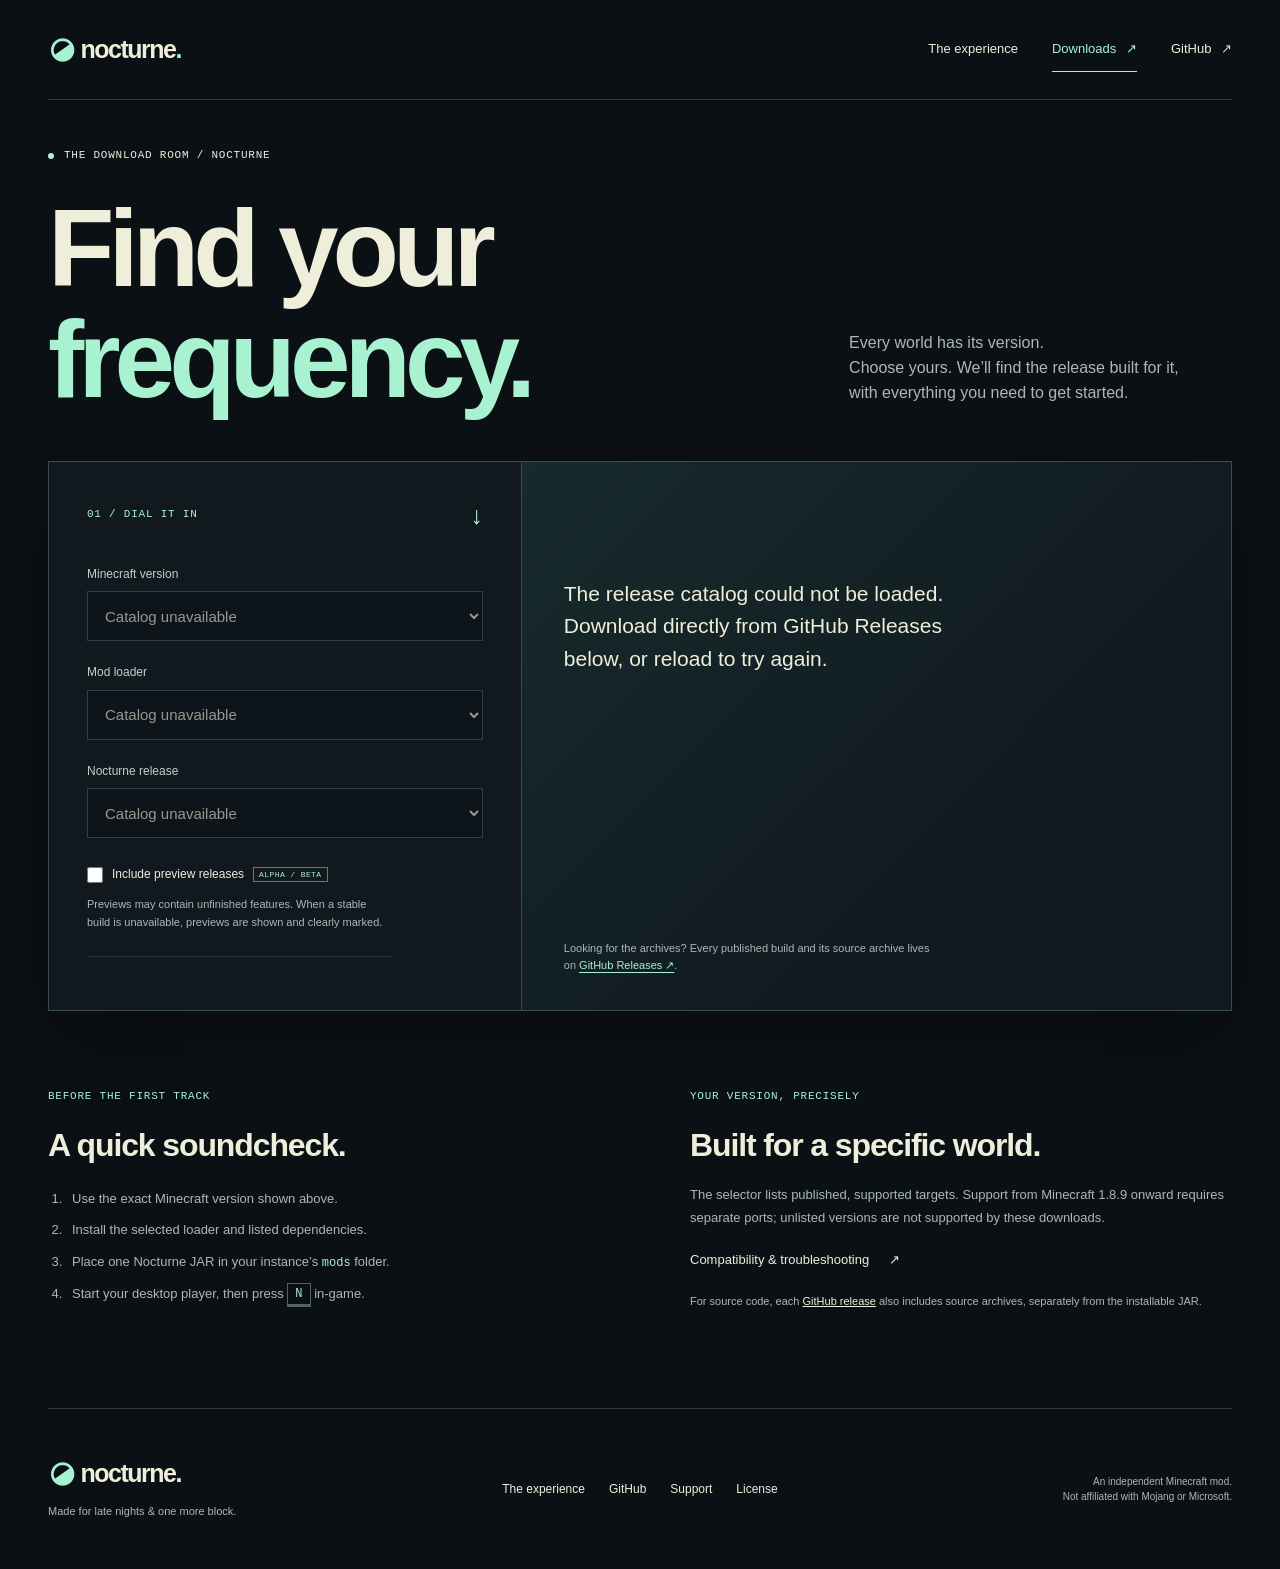
==== commit 013a6086: "Distinguish alpha and beta downloads" ====
--- a/site/downloads.html
+++ b/site/downloads.html
@@ -4,7 +4,7 @@
 <body class="download-page"><a class="skip" href="#main">Skip to content</a>
 <header class="header wrap"><a class="brand" href="./" aria-label="Nocturne home"><span class="brand-mark" aria-hidden="true">◒</span> nocturne<span class="brand-dot">.</span></a><nav aria-label="Main navigation"><a href="./#showcase">The experience</a><a href="downloads.html" aria-current="page">Downloads <span aria-hidden="true">↗</span></a><a href="https://github.com/Truwty/nocturne">GitHub <span aria-hidden="true">↗</span></a></nav></header>
 <main id="main" class="wrap download-main"><p class="eyebrow"><span class="status-dot"></span> THE DOWNLOAD ROOM / NOCTURNE</p><div class="download-heading"><h1>Find your<br><em>frequency.</em></h1><p>Every world has its version.<br>Choose yours. We’ll find the release built for it, with everything you need to get started.</p></div>
-<section class="download-workspace" aria-label="Release selector"><div class="download-filters"><div class="filter-heading"><span class="tiny-label">01 / DIAL IT IN</span><span class="file-icon" aria-hidden="true">↓</span></div><label for="minecraft">Minecraft version</label><select id="minecraft" disabled><option>Loading versions…</option></select><label for="loader">Mod loader</label><select id="loader" disabled><option>Loading loaders…</option></select><label for="release">Nocturne release</label><select id="release" disabled><option>Loading releases…</option></select><label class="checkbox-label"><input type="checkbox" id="previews"> Include preview releases <span class="mini-badge">BETA</span></label><p class="filter-note">Previews may contain unfinished features. When a stable build is unavailable, previews are shown and clearly marked.</p><p class="catalog-note" id="catalog-time"></p></div>
+<section class="download-workspace" aria-label="Release selector"><div class="download-filters"><div class="filter-heading"><span class="tiny-label">01 / DIAL IT IN</span><span class="file-icon" aria-hidden="true">↓</span></div><label for="minecraft">Minecraft version</label><select id="minecraft" disabled><option>Loading versions…</option></select><label for="loader">Mod loader</label><select id="loader" disabled><option>Loading loaders…</option></select><label for="release">Nocturne release</label><select id="release" disabled><option>Loading releases…</option></select><label class="checkbox-label"><input type="checkbox" id="previews"> Include preview releases <span class="mini-badge">ALPHA / BETA</span></label><p class="filter-note">Previews may contain unfinished features. When a stable build is unavailable, previews are shown and clearly marked.</p><p class="catalog-note" id="catalog-time"></p></div>
 <div class="download-result" aria-live="polite" aria-atomic="true"><p id="download-status" role="status">Tuning in to the release catalog…</p><div id="download-detail" hidden><div class="result-topline"><span class="tiny-label">02 / YOUR BUILD</span><span id="release-channel" class="release-badge"></span></div><h2 id="selected-version"></h2><p id="release-date" class="muted"></p><dl class="requirements"><div><dt>Minecraft</dt><dd id="selected-minecraft"></dd></div><div><dt>Loader</dt><dd id="selected-loader"></dd></div><div><dt>Java</dt><dd id="selected-java"></dd></div><div><dt>Environment</dt><dd>Client only</dd></div></dl><p id="dependency-note" class="muted"></p><a class="button download-button" id="download-file">Download mod JAR <span aria-hidden="true">↓</span></a><p id="asset-name" class="asset-name"></p><a id="release-notes" class="text-link">Read release notes <span aria-hidden="true">↗</span></a><details class="checksum"><summary>Verify this download</summary><p>SHA-256 checksum</p><code id="asset-checksum"></code><p>Compare this value with the SHA-256 hash of your downloaded file.</p></details></div><p class="fallback-link">Looking for the archives? Every published build and its source archive lives on <a href="https://github.com/Truwty/nocturne/releases">GitHub Releases ↗</a>.</p></div></section>
 <noscript><div class="notice"><h2>Download directly from GitHub</h2><p>The version selector needs JavaScript. <a href="https://github.com/Truwty/nocturne/releases">Browse all releases</a> and check each asset’s Minecraft version before downloading.</p></div></noscript>
 <section class="download-notes"><article><span class="tiny-label">BEFORE THE FIRST TRACK</span><h2>A quick soundcheck.</h2><ol><li>Use the exact Minecraft version shown above.</li><li>Install the selected loader and listed dependencies.</li><li>Place one Nocturne JAR in your instance’s <code>mods</code> folder.</li><li>Start your desktop player, then press <kbd>N</kbd> in-game.</li></ol></article><article><span class="tiny-label">YOUR VERSION, PRECISELY</span><h2>Built for a specific world.</h2><p>The selector lists published, supported targets. Support from Minecraft 1.8.9 onward requires separate ports; unlisted versions are not supported by these downloads.</p><a class="text-link" href="https://github.com/Truwty/nocturne/blob/main/SUPPORT.md">Compatibility &amp; troubleshooting <span aria-hidden="true">↗</span></a><p class="source-note">For source code, each <a href="https://github.com/Truwty/nocturne/releases">GitHub release</a> also includes source archives, separately from the installable JAR.</p></article></section>
--- a/site/style.css
+++ b/site/style.css
@@ -13,3 +13,7 @@
 @media(max-width:760px){.wrap{width:calc(100% - 40px)}.header{height:80px}.header nav{gap:20px;font-size:12px}.header nav>a:first-child{display:none}.brand{font-size:23px}.brand-mark{font-size:27px}.hero{padding-top:24px}.hero-index>.tiny-label{display:none}.hero-index .eyebrow{font-size:9px}.masthead{font-size:21.1vw;line-height:1.2;margin-top:8px}.hero-description{padding-top:15px;padding-bottom:30px;gap:25px;align-items:start}.hero-description h2{font-size:40px}.hero-description p{font-size:14px}.hero-actions{align-items:start;flex-direction:column;gap:15px;margin-top:20px}.hero-actions .button{font-size:12px;padding:12px 14px;gap:20px}.hero-actions .text-link{font-size:11px;gap:12px}.capture-toolbar{display:block;padding:0}.capture-toolbar>.tiny-label{display:block;padding:13px 14px;font-size:8px;border-bottom:1px solid var(--line)}.capture-tabs{width:100%;justify-content:stretch}.capture-tabs button{flex:1;justify-content:center;padding:14px 8px;font-size:9px;gap:6px}.capture-tabs button:first-child{border-left:0}.capture-tabs button span{white-space:nowrap}.capture-panel figcaption{align-items:start;flex-direction:column;gap:9px;padding:15px}.capture-panel figcaption>div{gap:15px}#capture-caption{font-size:16px}.capture-panel figcaption>span{text-align:left;font-size:8px}.capture-number{font-size:9px}.spec-strip{display:grid;grid-template-columns:1fr 1fr;gap:12px;font-size:8px;padding:22px 0}.spec-strip>span:nth-child(even),.spec-strip>a{text-align:right}.section-index{font-size:9px}.section-index>span+span{display:none}.manifesto{padding-top:65px;padding-bottom:65px}.manifesto h2{font-size:clamp(42px,8.9vw,65px);margin-top:30px}.manifesto-bottom{grid-template-columns:1fr;gap:26px;margin-top:25px}.manifesto-bottom>p{font-size:18px;max-width:400px}.manifesto-bottom dl>div{font-size:12px;grid-template-columns:120px 1fr}.lyric-story{grid-template-columns:1fr;gap:32px;padding-bottom:70px}.story-copy h2{font-size:59px;margin:18px 0}.story-copy>p:not(.eyebrow){font-size:15px;max-width:500px}.feature-list{margin-top:23px}.workspace-visual{transform:none;box-shadow:none}.window-label{padding:12px;font-size:8px}.workspace-visual figcaption{padding:13px;font-size:11px}.personal-section{padding:40px 0}.personal-heading{grid-template-columns:1fr;gap:23px;margin:28px 0 30px}.personal-heading h2{font-size:clamp(38px,7.7vw,55px)}.personal-heading p{font-size:14px;max-width:400px}.custom-showcase{display:block}.custom-showcase figcaption{font-size:8px;gap:12px;line-height:1.6}.custom-main figcaption{flex-direction:column;gap:2px}.custom-side{display:grid;grid-template-columns:1fr 1fr;gap:22px;padding-top:32px;align-items:end}.custom-note{padding-top:14px;padding-bottom:0}.custom-note>.tiny-label{font-size:8px}.custom-note h3{font-size:27px;margin:13px 0}.custom-note p{font-size:12px}.custom-side figure{padding-bottom:3px}.custom-side figcaption{font-size:7px}.personal-footnotes{grid-template-columns:1fr;gap:22px;padding-top:23px;margin-top:30px}.personal-footnotes p{margin-top:7px;max-width:100%;font-size:12px}.personal-footnotes .tiny-label{font-size:9px}.playback-section{padding-block:65px}.playback-layout{grid-template-columns:1fr;gap:28px;margin-top:30px}.playback-layout .story-copy h2{font-size:54px}.playback-layout .story-copy h2 br:nth-child(2){display:none}.playback-layout figure{order:2}.playback-layout .story-copy{order:1}.playback-layout figcaption{font-size:9px}.playback-layout .story-copy .text-link{margin-top:22px}.installation{display:block;padding-top:30px;padding-bottom:60px}.install-intro h2{font-size:43px;margin-top:20px}.install-intro>p:not(.eyebrow){margin:20px 0}.install-intro .button{font-size:13px}.install-steps{margin-top:40px}.install-steps li{gap:18px;padding:23px 0}.install-steps h3{font-size:21px}.install-steps p{font-size:13px}.closing{padding:28px 0 22px}.closing>.wrap>.tiny-label{font-size:9px}.closing>.wrap>a{font-size:clamp(65px,14.5vw,100px);margin:25px 0 35px}.closing-arrow{font-size:1.1em;top:5px}.closing-bottom{flex-direction:column;gap:12px;font-size:8px;padding-top:17px}.footer{padding-block:35px;display:block}.footer nav{margin-top:25px;gap:25px;font-size:11px}.footer .legal{margin-top:25px;font-size:9px}.footer .brand{font-size:23px}.footer>div>p{font-size:10px}.download-main{padding-top:32px;padding-bottom:50px}.download-heading{grid-template-columns:1fr;gap:22px;margin-top:25px;padding-bottom:30px}.download-heading h1{font-size:clamp(56px,13vw,85px)}.download-heading p{font-size:14px;max-width:380px;padding:0}.download-workspace{grid-template-columns:1fr}.download-filters{border-right:0;border-bottom:1px solid #3a4c52;padding:24px}.download-result{padding:28px 24px;min-height:320px}.filter-heading{padding-bottom:22px}.filter-heading .tiny-label{font-size:10px}.download-filters>label:not(.checkbox-label){margin-top:20px;font-size:11px}.download-filters select{font-size:14px;min-height:48px}.filter-note{max-width:100%}.catalog-note{margin-top:20px;padding-top:15px}.result-topline .tiny-label{font-size:9px}.release-badge{font-size:8px;padding:5px 6px}#selected-version{font-size:42px;margin-top:30px}.requirements{gap:22px;padding:22px 0}.requirements dd{font-size:14px}.download-button{font-size:14px}.download-notes{grid-template-columns:1fr;gap:38px;padding-top:45px}.download-notes h2{font-size:29px;margin-top:16px}.download-notes .tiny-label{font-size:9px}.download-notes p,.download-notes li{font-size:12px}#download-status{margin-top:35px;font-size:19px}.fallback-link{font-size:10px}}
 @media(max-width:420px){.header nav{gap:15px;font-size:11px}.hero-description{grid-template-columns:1fr;gap:18px}.hero-description h2{font-size:43px}.hero-description h2 br{display:none}.hero-description p br{display:none}.hero-description p{max-width:315px}.hero-actions{flex-direction:row;align-items:center;gap:20px;margin-top:18px}.hero-actions .button{padding:12px;gap:20px}.hero-actions .text-link{font-size:10px;gap:7px}.capture-tabs button{padding:14px 6px;font-size:8px;gap:5px}.custom-side{grid-template-columns:1fr;gap:22px}.custom-note{display:none}.custom-side figure img{width:100%}.custom-side figcaption{font-size:8px}.spec-strip{font-size:7px}.manifesto h2{font-size:40px}.manifesto-bottom dl>div{grid-template-columns:105px 1fr;gap:15px}.footer nav{justify-content:space-between;gap:15px}.download-filters,.download-result{padding-inline:20px}.result-topline{gap:10px}.result-topline .tiny-label{font-size:8px}#selected-version{font-size:36px}}
 @media(prefers-reduced-motion:reduce){html{scroll-behavior:auto}*,*::before,*::after{animation:none!important;transition:none!important}.button:hover,.closing>.wrap>a:hover .closing-arrow{transform:none}}
+
+.release-note{margin:28px 0 0;padding:20px 0;border-top:1px solid #334143;color:#bfcac5;font-size:clamp(.85rem,1.1vw,1rem);line-height:1.7;max-width:920px}.release-note strong{color:#edf5ef}.release-note a{color:#b8e8c7;white-space:nowrap}
+
+.preview-section{padding-block:35px 100px}.preview-layout{display:grid;grid-template-columns:.8fr 1.2fr;gap:65px;align-items:center;margin-top:45px}.preview-layout img{width:100%;border:1px solid var(--line)}.preview-layout figcaption{font:10px var(--mono);color:var(--muted);padding-top:15px}.preview-layout .story-copy p{max-width:440px}.preview-layout .hero-actions{flex-wrap:wrap}@media(max-width:800px){.preview-layout{grid-template-columns:1fr;gap:35px}.preview-section{padding-bottom:65px}}
